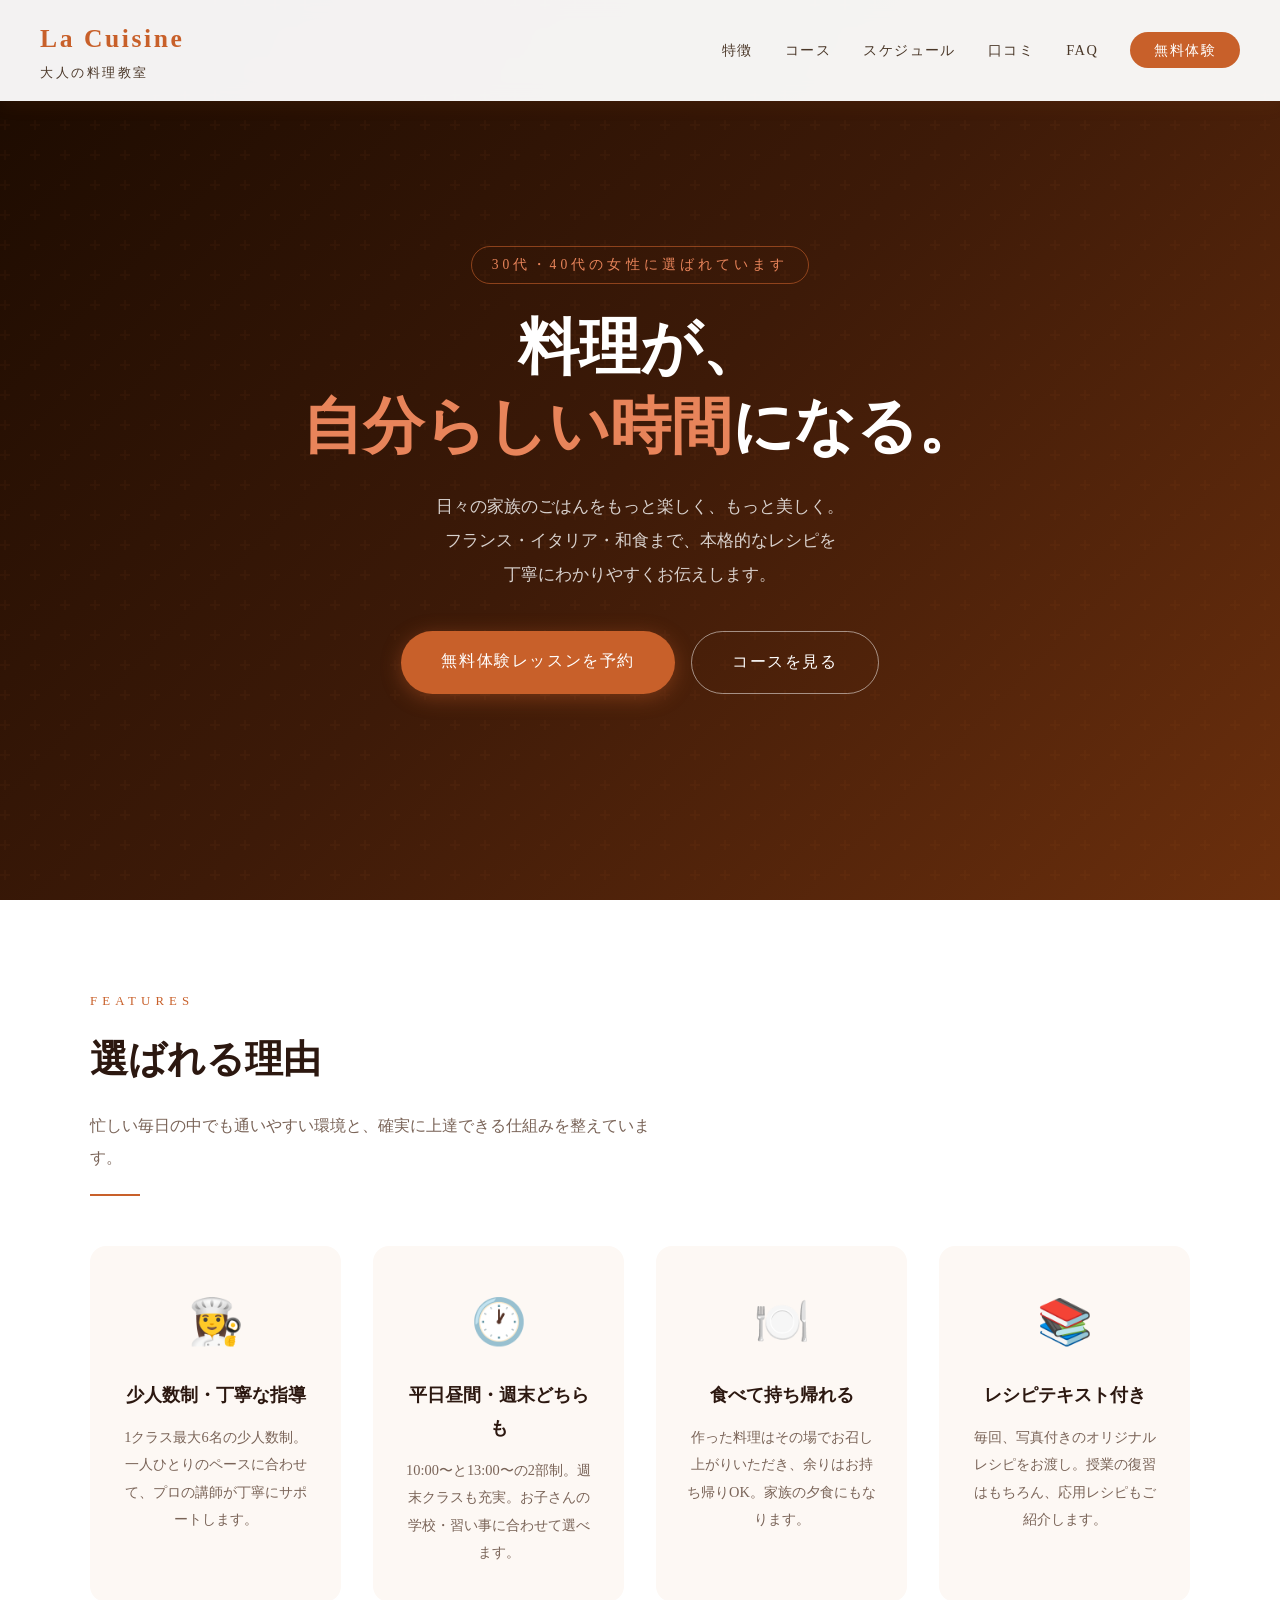
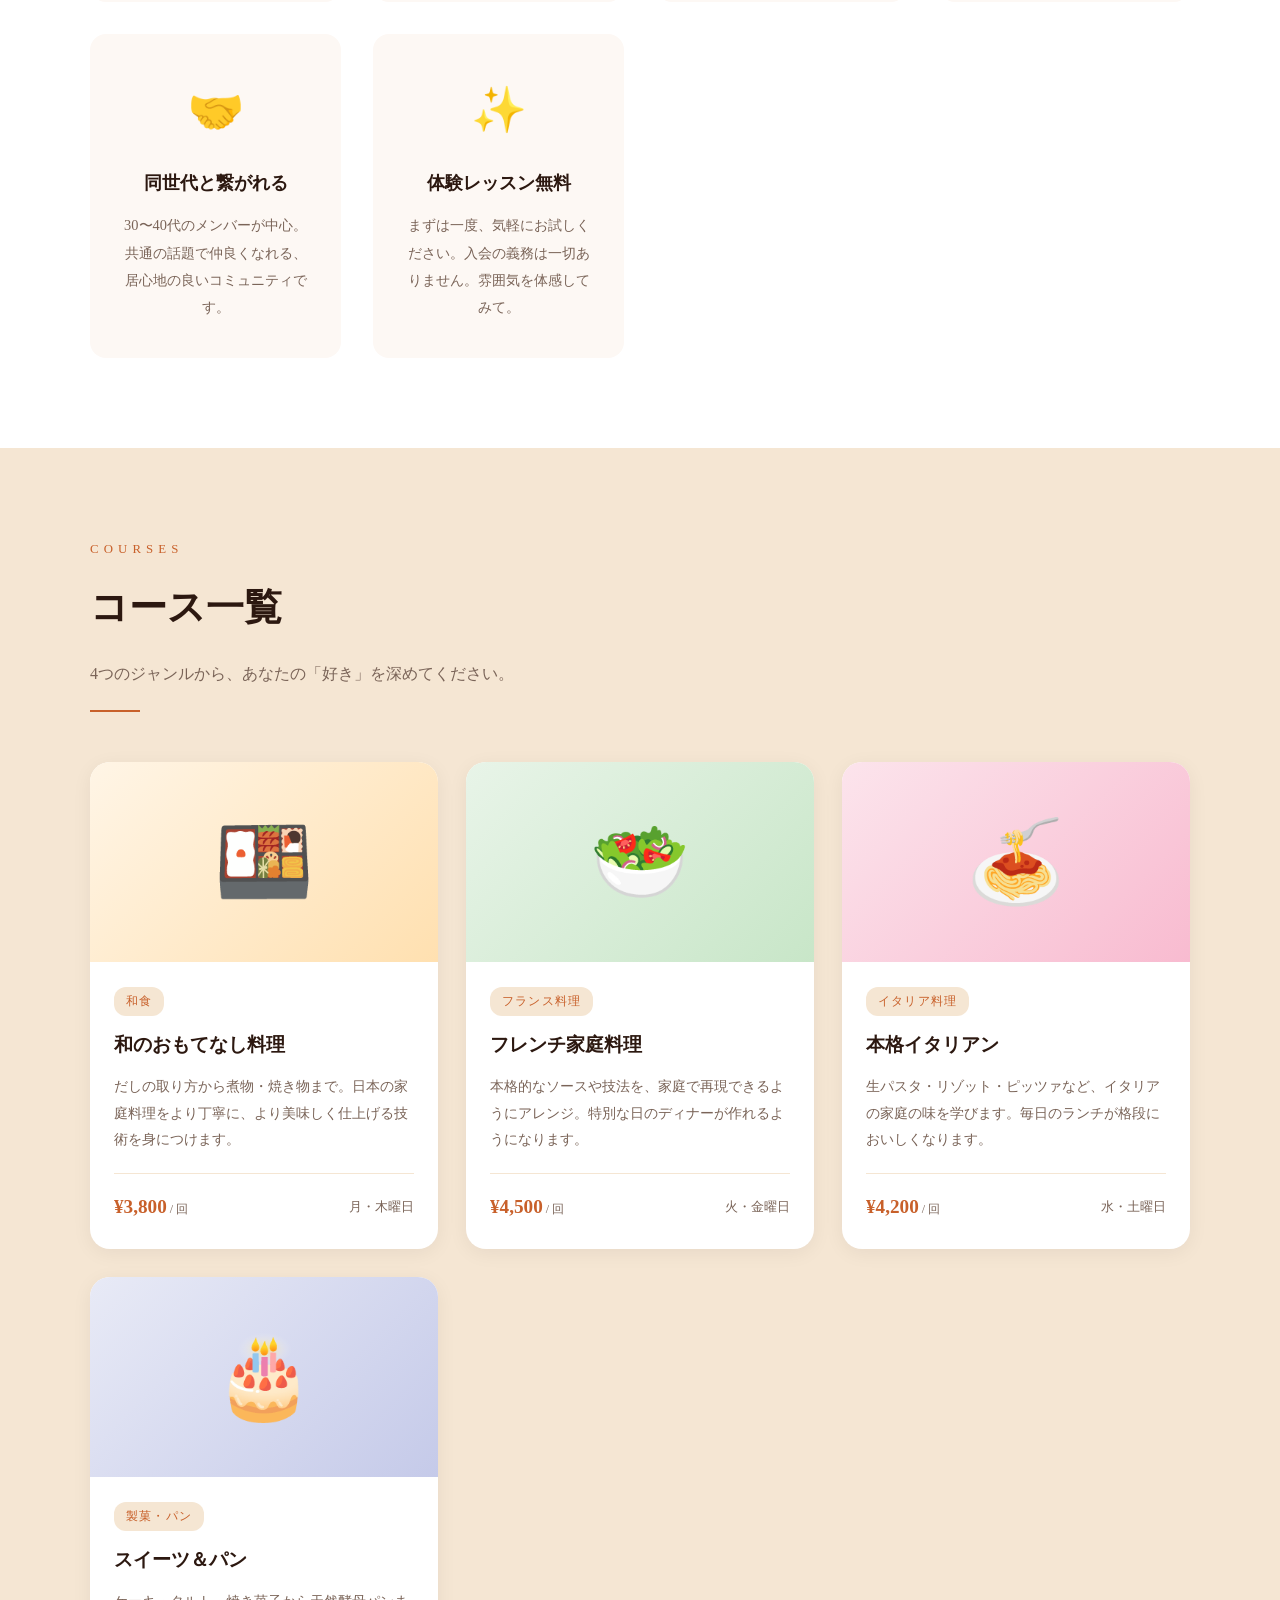
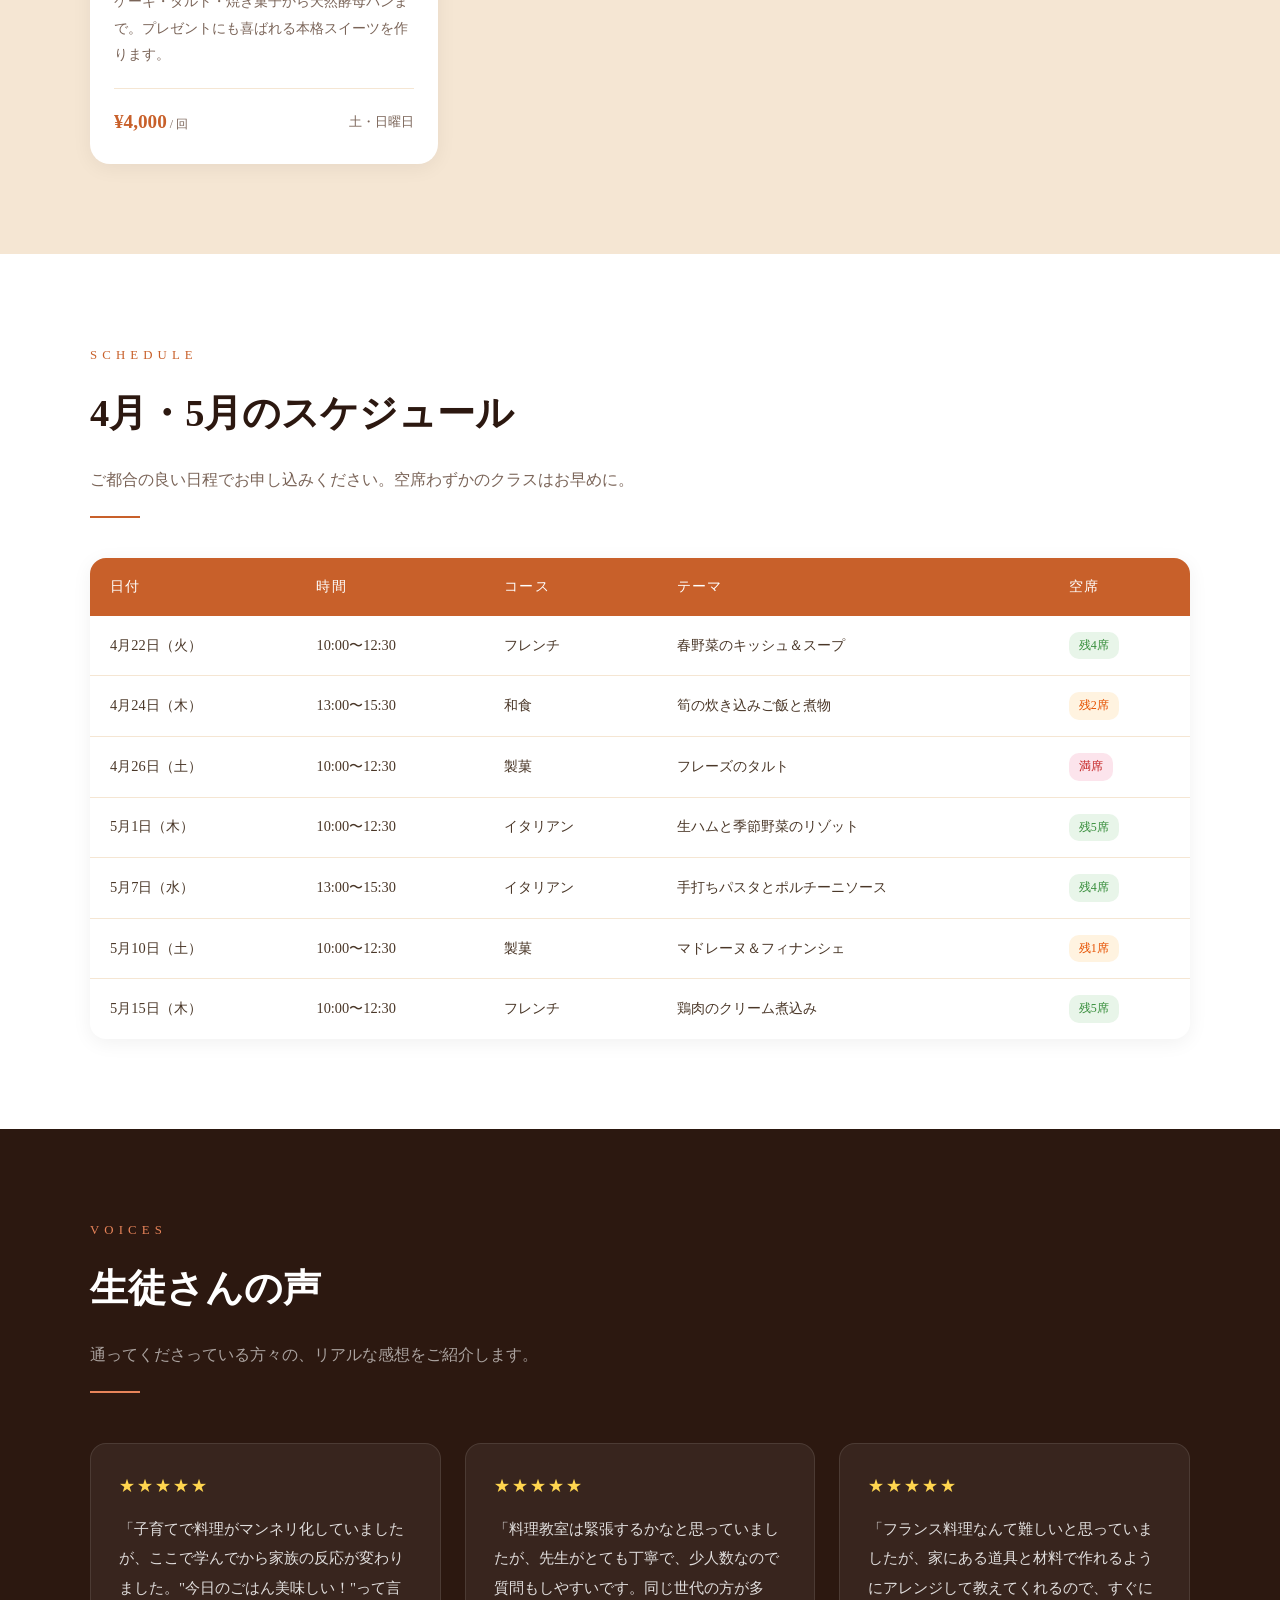
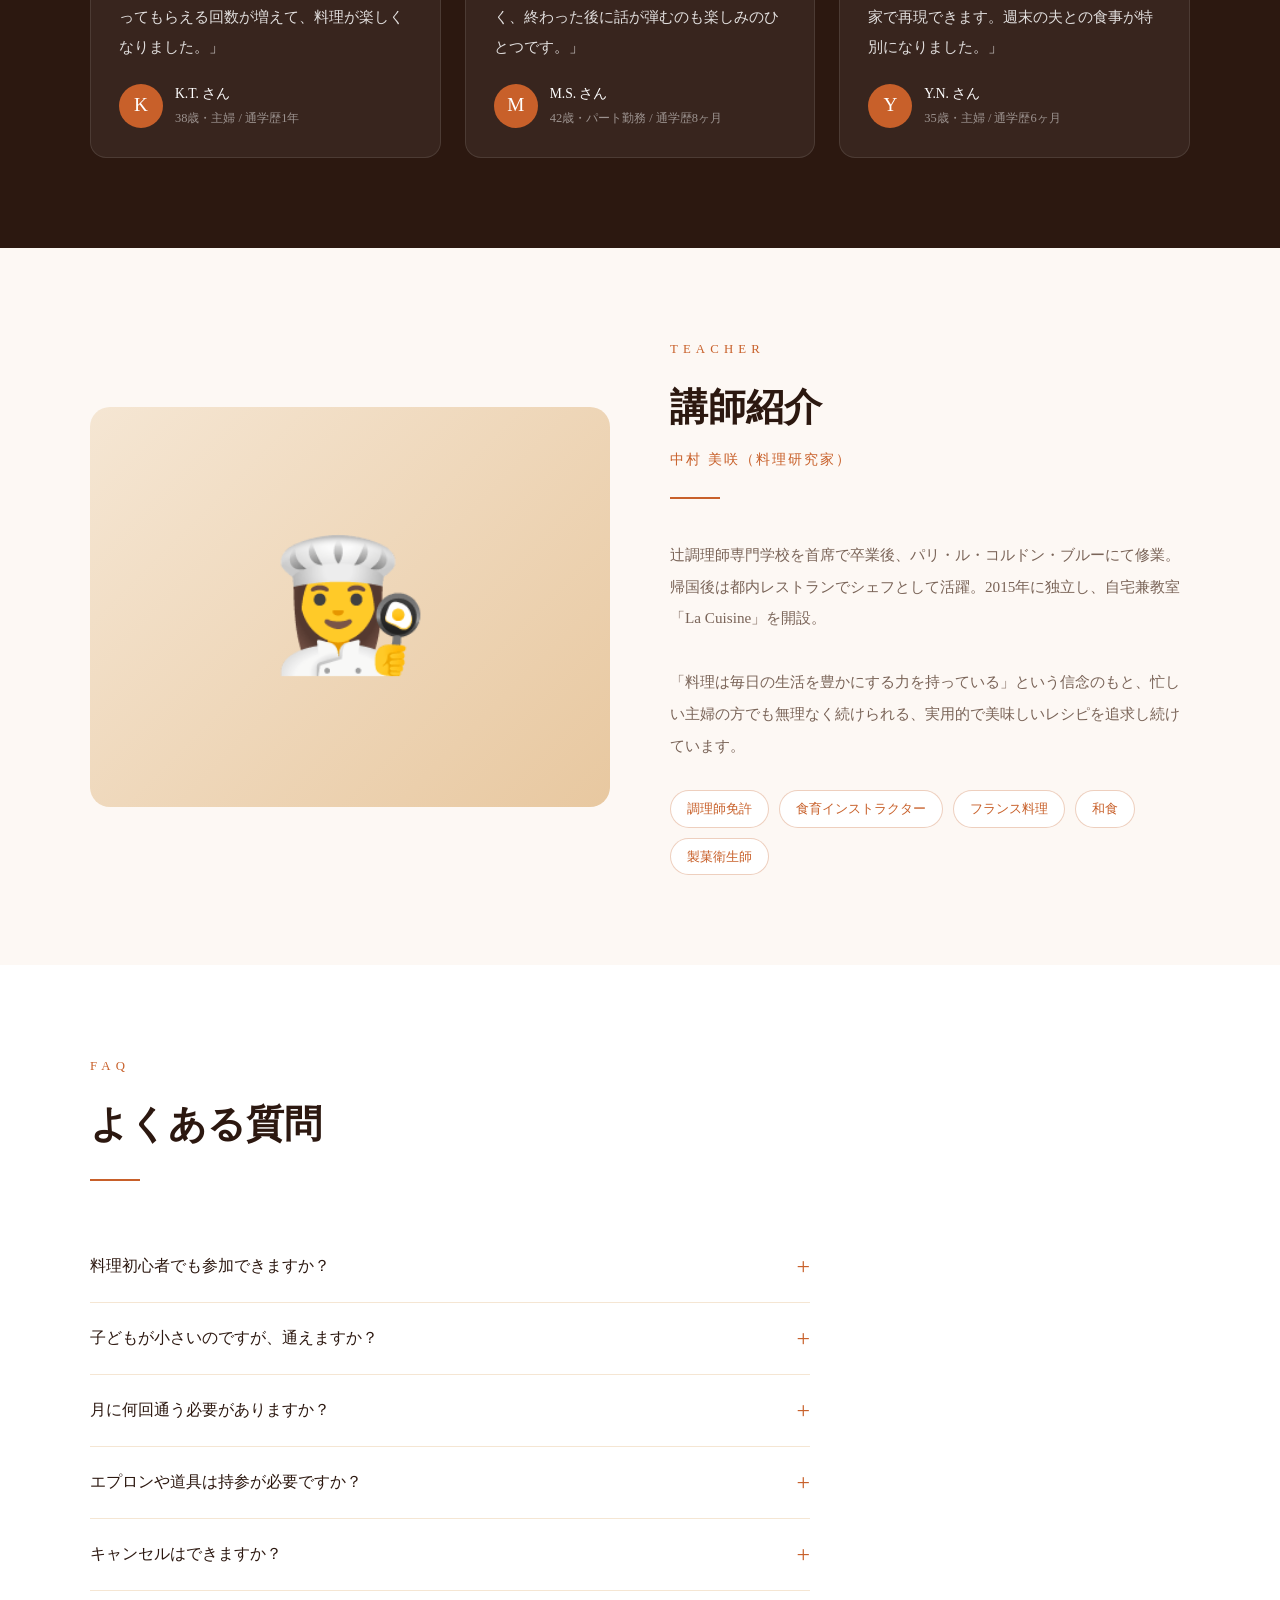
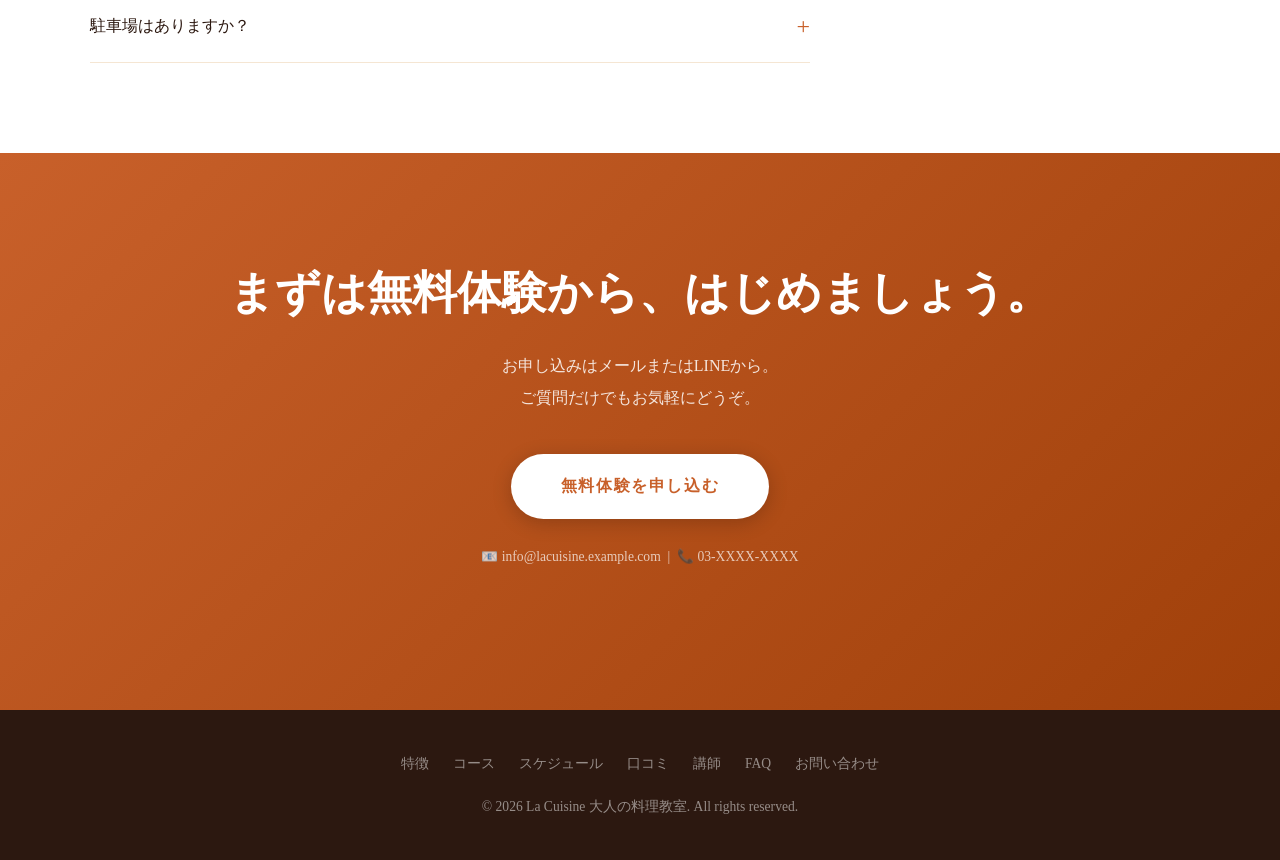
==== index.html @ ad7911b6 "first commit" ====
<!DOCTYPE html>
<html lang="ja">
<head>
  <meta charset="UTF-8">
  <meta name="viewport" content="width=device-width, initial-scale=1.0">
  <title>La Cuisine | 大人の料理教室</title>
  <link rel="stylesheet" href="styles.css">
</head>
<body>

<!-- ナビ -->
<nav>
  <div class="logo">
    La Cuisine
    <span>大人の料理教室</span>
  </div>
  <ul>
    <li><a href="#features">特徴</a></li>
    <li><a href="#courses">コース</a></li>
    <li><a href="#schedule">スケジュール</a></li>
    <li><a href="#voices">口コミ</a></li>
    <li><a href="#faq">FAQ</a></li>
    <li><a href="#contact" class="nav-btn">無料体験</a></li>
  </ul>
</nav>

<!-- ヒーロー -->
<section class="hero">
  <div class="hero-content">
    <span class="hero-badge">30代・40代の女性に選ばれています</span>
    <h1>
      料理が、<br>
      <em>自分らしい時間</em>になる。
    </h1>
    <p>
      日々の家族のごはんをもっと楽しく、もっと美しく。<br>
      フランス・イタリア・和食まで、本格的なレシピを<br>
      丁寧にわかりやすくお伝えします。
    </p>
    <div class="hero-btns">
      <a href="#contact" class="btn-primary">無料体験レッスンを予約</a>
      <a href="#courses" class="btn-outline">コースを見る</a>
    </div>
  </div>
</section>

<!-- 特徴 -->
<section class="features" id="features">
  <div class="container">
    <span class="section-label">Features</span>
    <h2 class="section-title">選ばれる理由</h2>
    <p class="section-desc">忙しい毎日の中でも通いやすい環境と、確実に上達できる仕組みを整えています。</p>
    <div class="divider"></div>
    <div class="features-grid">
      <div class="feature-card">
        <span class="feature-icon">👩‍🍳</span>
        <h3>少人数制・丁寧な指導</h3>
        <p>1クラス最大6名の少人数制。一人ひとりのペースに合わせて、プロの講師が丁寧にサポートします。</p>
      </div>
      <div class="feature-card">
        <span class="feature-icon">🕐</span>
        <h3>平日昼間・週末どちらも</h3>
        <p>10:00〜と13:00〜の2部制。週末クラスも充実。お子さんの学校・習い事に合わせて選べます。</p>
      </div>
      <div class="feature-card">
        <span class="feature-icon">🍽️</span>
        <h3>食べて持ち帰れる</h3>
        <p>作った料理はその場でお召し上がりいただき、余りはお持ち帰りOK。家族の夕食にもなります。</p>
      </div>
      <div class="feature-card">
        <span class="feature-icon">📚</span>
        <h3>レシピテキスト付き</h3>
        <p>毎回、写真付きのオリジナルレシピをお渡し。授業の復習はもちろん、応用レシピもご紹介します。</p>
      </div>
      <div class="feature-card">
        <span class="feature-icon">🤝</span>
        <h3>同世代と繋がれる</h3>
        <p>30〜40代のメンバーが中心。共通の話題で仲良くなれる、居心地の良いコミュニティです。</p>
      </div>
      <div class="feature-card">
        <span class="feature-icon">✨</span>
        <h3>体験レッスン無料</h3>
        <p>まずは一度、気軽にお試しください。入会の義務は一切ありません。雰囲気を体感してみて。</p>
      </div>
    </div>
  </div>
</section>

<!-- コース -->
<section class="courses" id="courses">
  <div class="container">
    <span class="section-label">Courses</span>
    <h2 class="section-title">コース一覧</h2>
    <p class="section-desc">4つのジャンルから、あなたの「好き」を深めてください。</p>
    <div class="divider"></div>
    <div class="courses-grid">
      <div class="course-card">
        <div class="course-img japanese">🍱</div>
        <div class="course-body">
          <span class="course-tag">和食</span>
          <h3>和のおもてなし料理</h3>
          <p>だしの取り方から煮物・焼き物まで。日本の家庭料理をより丁寧に、より美味しく仕上げる技術を身につけます。</p>
          <div class="course-meta">
            <div>
              <div class="course-price">¥3,800<span> / 回</span></div>
            </div>
            <div class="course-schedule">月・木曜日</div>
          </div>
        </div>
      </div>
      <div class="course-card">
        <div class="course-img french">🥗</div>
        <div class="course-body">
          <span class="course-tag">フランス料理</span>
          <h3>フレンチ家庭料理</h3>
          <p>本格的なソースや技法を、家庭で再現できるようにアレンジ。特別な日のディナーが作れるようになります。</p>
          <div class="course-meta">
            <div>
              <div class="course-price">¥4,500<span> / 回</span></div>
            </div>
            <div class="course-schedule">火・金曜日</div>
          </div>
        </div>
      </div>
      <div class="course-card">
        <div class="course-img italian">🍝</div>
        <div class="course-body">
          <span class="course-tag">イタリア料理</span>
          <h3>本格イタリアン</h3>
          <p>生パスタ・リゾット・ピッツァなど、イタリアの家庭の味を学びます。毎日のランチが格段においしくなります。</p>
          <div class="course-meta">
            <div>
              <div class="course-price">¥4,200<span> / 回</span></div>
            </div>
            <div class="course-schedule">水・土曜日</div>
          </div>
        </div>
      </div>
      <div class="course-card">
        <div class="course-img pastry">🎂</div>
        <div class="course-body">
          <span class="course-tag">製菓・パン</span>
          <h3>スイーツ＆パン</h3>
          <p>ケーキ・タルト・焼き菓子から天然酵母パンまで。プレゼントにも喜ばれる本格スイーツを作ります。</p>
          <div class="course-meta">
            <div>
              <div class="course-price">¥4,000<span> / 回</span></div>
            </div>
            <div class="course-schedule">土・日曜日</div>
          </div>
        </div>
      </div>
    </div>
  </div>
</section>

<!-- スケジュール -->
<section class="schedule" id="schedule">
  <div class="container">
    <span class="section-label">Schedule</span>
    <h2 class="section-title">4月・5月のスケジュール</h2>
    <p class="section-desc">ご都合の良い日程でお申し込みください。空席わずかのクラスはお早めに。</p>
    <div class="divider"></div>
    <table class="schedule-table">
      <thead>
        <tr>
          <th>日付</th>
          <th>時間</th>
          <th>コース</th>
          <th>テーマ</th>
          <th>空席</th>
        </tr>
      </thead>
      <tbody>
        <tr>
          <td>4月22日（火）</td>
          <td>10:00〜12:30</td>
          <td>フレンチ</td>
          <td>春野菜のキッシュ＆スープ</td>
          <td><span class="badge badge-available">残4席</span></td>
        </tr>
        <tr>
          <td>4月24日（木）</td>
          <td>13:00〜15:30</td>
          <td>和食</td>
          <td>筍の炊き込みご飯と煮物</td>
          <td><span class="badge badge-few">残2席</span></td>
        </tr>
        <tr>
          <td>4月26日（土）</td>
          <td>10:00〜12:30</td>
          <td>製菓</td>
          <td>フレーズのタルト</td>
          <td><span class="badge badge-full">満席</span></td>
        </tr>
        <tr>
          <td>5月1日（木）</td>
          <td>10:00〜12:30</td>
          <td>イタリアン</td>
          <td>生ハムと季節野菜のリゾット</td>
          <td><span class="badge badge-available">残5席</span></td>
        </tr>
        <tr>
          <td>5月7日（水）</td>
          <td>13:00〜15:30</td>
          <td>イタリアン</td>
          <td>手打ちパスタとポルチーニソース</td>
          <td><span class="badge badge-available">残4席</span></td>
        </tr>
        <tr>
          <td>5月10日（土）</td>
          <td>10:00〜12:30</td>
          <td>製菓</td>
          <td>マドレーヌ＆フィナンシェ</td>
          <td><span class="badge badge-few">残1席</span></td>
        </tr>
        <tr>
          <td>5月15日（木）</td>
          <td>10:00〜12:30</td>
          <td>フレンチ</td>
          <td>鶏肉のクリーム煮込み</td>
          <td><span class="badge badge-available">残5席</span></td>
        </tr>
      </tbody>
    </table>
  </div>
</section>

<!-- 生徒の声 -->
<section class="voices" id="voices">
  <div class="container">
    <span class="section-label">Voices</span>
    <h2 class="section-title">生徒さんの声</h2>
    <p class="section-desc">通ってくださっている方々の、リアルな感想をご紹介します。</p>
    <div class="divider"></div>
    <div class="voices-grid">
      <div class="voice-card">
        <div class="voice-stars">★★★★★</div>
        <p class="voice-text">「子育てで料理がマンネリ化していましたが、ここで学んでから家族の反応が変わりました。"今日のごはん美味しい！"って言ってもらえる回数が増えて、料理が楽しくなりました。」</p>
        <div class="voice-author">
          <div class="voice-avatar">K</div>
          <div>
            <div class="voice-name">K.T. さん</div>
            <div class="voice-age">38歳・主婦 / 通学歴1年</div>
          </div>
        </div>
      </div>
      <div class="voice-card">
        <div class="voice-stars">★★★★★</div>
        <p class="voice-text">「料理教室は緊張するかなと思っていましたが、先生がとても丁寧で、少人数なので質問もしやすいです。同じ世代の方が多く、終わった後に話が弾むのも楽しみのひとつです。」</p>
        <div class="voice-author">
          <div class="voice-avatar">M</div>
          <div>
            <div class="voice-name">M.S. さん</div>
            <div class="voice-age">42歳・パート勤務 / 通学歴8ヶ月</div>
          </div>
        </div>
      </div>
      <div class="voice-card">
        <div class="voice-stars">★★★★★</div>
        <p class="voice-text">「フランス料理なんて難しいと思っていましたが、家にある道具と材料で作れるようにアレンジして教えてくれるので、すぐに家で再現できます。週末の夫との食事が特別になりました。」</p>
        <div class="voice-author">
          <div class="voice-avatar">Y</div>
          <div>
            <div class="voice-name">Y.N. さん</div>
            <div class="voice-age">35歳・主婦 / 通学歴6ヶ月</div>
          </div>
        </div>
      </div>
    </div>
  </div>
</section>

<!-- 講師紹介 -->
<section class="teacher" id="teacher">
  <div class="container">
    <div class="teacher-inner">
      <div class="teacher-img-wrap">👩‍🍳</div>
      <div>
        <span class="section-label">Teacher</span>
        <h2 class="section-title">講師紹介</h2>
        <p class="teacher-title">中村 美咲（料理研究家）</p>
        <div class="divider"></div>
        <p class="teacher-desc">
          辻調理師専門学校を首席で卒業後、パリ・ル・コルドン・ブルーにて修業。帰国後は都内レストランでシェフとして活躍。2015年に独立し、自宅兼教室「La Cuisine」を開設。<br><br>
          「料理は毎日の生活を豊かにする力を持っている」という信念のもと、忙しい主婦の方でも無理なく続けられる、実用的で美味しいレシピを追求し続けています。
        </p>
        <div class="teacher-tags">
          <span class="tag">調理師免許</span>
          <span class="tag">食育インストラクター</span>
          <span class="tag">フランス料理</span>
          <span class="tag">和食</span>
          <span class="tag">製菓衛生師</span>
        </div>
      </div>
    </div>
  </div>
</section>

<!-- FAQ -->
<section class="faq" id="faq">
  <div class="container">
    <span class="section-label">FAQ</span>
    <h2 class="section-title">よくある質問</h2>
    <div class="divider"></div>
    <div class="faq-list">
      <div class="faq-item">
        <button class="faq-q">料理初心者でも参加できますか？</button>
        <div class="faq-a">もちろんです。初心者の方を大歓迎しています。包丁の持ち方や基本の切り方など、基礎からていねいにお教えします。お気軽にご参加ください。</div>
      </div>
      <div class="faq-item">
        <button class="faq-q">子どもが小さいのですが、通えますか？</button>
        <div class="faq-a">はい、通っていただけます。平日10〜12時のクラスはお子さんが学校・幼稚園に行っている間に通われている方が多いです。まずは無料体験でご状況をお聞かせください。</div>
      </div>
      <div class="faq-item">
        <button class="faq-q">月に何回通う必要がありますか？</button>
        <div class="faq-a">回数に決まりはありません。月1回から通われている方もいれば、週2回の方もいます。ご自身のペースで無理なく続けてください。チケット制なので、都度ご都合のよい日をお選びいただけます。</div>
      </div>
      <div class="faq-item">
        <button class="faq-q">エプロンや道具は持参が必要ですか？</button>
        <div class="faq-a">エプロンのみご持参ください。道具・材料・調味料はすべて教室でご用意しています。手ぶらで来ていただいて大丈夫です。</div>
      </div>
      <div class="faq-item">
        <button class="faq-q">キャンセルはできますか？</button>
        <div class="faq-a">開催3日前までのキャンセルは全額返金いたします。2日前〜前日は50%、当日キャンセルは返金できかねますが、別日への振り替えが可能です。</div>
      </div>
      <div class="faq-item">
        <button class="faq-q">駐車場はありますか？</button>
        <div class="faq-a">教室専用の駐車スペースを2台分ご用意しています。ご予約の際にお申し付けください。最寄り駅（○○駅）から徒歩5分です。</div>
      </div>
    </div>
  </div>
</section>

<!-- CTA -->
<section class="cta" id="contact">
  <div class="container">
    <h2>まずは無料体験から、はじめましょう。</h2>
    <p>
      お申し込みはメールまたはLINEから。<br>
      ご質問だけでもお気軽にどうぞ。
    </p>
    <a href="mailto:info@lacuisine.example.com" class="btn-white">無料体験を申し込む</a>
    <p style="margin-top:24px; font-size:0.85rem; color:rgba(255,255,255,0.7);">
      📧 info@lacuisine.example.com &nbsp;|&nbsp; 📞 03-XXXX-XXXX
    </p>
  </div>
</section>

<!-- フッター -->
<footer>
  <div class="footer-links">
    <a href="#features">特徴</a>
    <a href="#courses">コース</a>
    <a href="#schedule">スケジュール</a>
    <a href="#voices">口コミ</a>
    <a href="#teacher">講師</a>
    <a href="#faq">FAQ</a>
    <a href="#contact">お問い合わせ</a>
  </div>
  <p>© 2026 La Cuisine 大人の料理教室. All rights reserved.</p>
</footer>

<script src="script.js"></script>
</body>
</html>
---- styles.css ----
* { margin: 0; padding: 0; box-sizing: border-box; }

:root {
  --primary: #c8602a;
  --primary-light: #e8845a;
  --accent: #f5e6d3;
  --dark: #2c1810;
  --text: #4a3728;
  --light: #fdf8f4;
  --white: #ffffff;
}

body {
  font-family: 'Hiragino Mincho ProN', 'Yu Mincho', serif;
  color: var(--text);
  background: var(--light);
  line-height: 1.8;
}

/* ナビ */
nav {
  position: fixed;
  top: 0;
  width: 100%;
  background: rgba(255,255,255,0.95);
  backdrop-filter: blur(10px);
  padding: 16px 40px;
  display: flex;
  justify-content: space-between;
  align-items: center;
  z-index: 1000;
  box-shadow: 0 1px 20px rgba(200,96,42,0.1);
}

.logo {
  font-size: 1.6rem;
  font-weight: bold;
  color: var(--primary);
  letter-spacing: 0.1em;
}

.logo span {
  font-size: 0.8rem;
  display: block;
  color: var(--text);
  letter-spacing: 0.2em;
  font-weight: normal;
}

nav ul {
  list-style: none;
  display: flex;
  gap: 32px;
}

nav ul a {
  text-decoration: none;
  color: var(--text);
  font-size: 0.9rem;
  letter-spacing: 0.1em;
  transition: color 0.3s;
}

nav ul a:hover { color: var(--primary); }

.nav-btn {
  background: var(--primary);
  color: white !important;
  padding: 10px 24px;
  border-radius: 30px;
  transition: background 0.3s !important;
}

.nav-btn:hover { background: var(--primary-light) !important; color: white !important; }

/* ヒーロー */
.hero {
  min-height: 100vh;
  background: linear-gradient(135deg, #1a0a00 0%, #3d1a08 50%, #6b2f0d 100%);
  display: flex;
  align-items: center;
  justify-content: center;
  text-align: center;
  padding: 100px 20px 60px;
  position: relative;
  overflow: hidden;
}

.hero::before {
  content: '';
  position: absolute;
  inset: 0;
  background: url("data:image/svg+xml,%3Csvg width='60' height='60' viewBox='0 0 60 60' xmlns='http://www.w3.org/2000/svg'%3E%3Cg fill='none' fill-rule='evenodd'%3E%3Cg fill='%23c8602a' fill-opacity='0.05'%3E%3Cpath d='M36 34v-4h-2v4h-4v2h4v4h2v-4h4v-2h-4zm0-30V0h-2v4h-4v2h4v4h2V6h4V4h-4zM6 34v-4H4v4H0v2h4v4h2v-4h4v-2H6zM6 4V0H4v4H0v2h4v4h2V6h4V4H6z'/%3E%3C/g%3E%3C/g%3E%3C/svg%3E");
}

.hero-content {
  position: relative;
  z-index: 1;
  max-width: 700px;
}

.hero-badge {
  display: inline-block;
  border: 1px solid rgba(200,96,42,0.6);
  color: var(--primary-light);
  padding: 6px 20px;
  border-radius: 20px;
  font-size: 0.85rem;
  letter-spacing: 0.3em;
  margin-bottom: 24px;
}

.hero h1 {
  font-size: clamp(2.2rem, 5vw, 3.8rem);
  color: white;
  line-height: 1.3;
  margin-bottom: 24px;
  font-weight: bold;
}

.hero h1 em {
  color: var(--primary-light);
  font-style: normal;
}

.hero p {
  font-size: 1.05rem;
  color: rgba(255,255,255,0.8);
  margin-bottom: 40px;
  line-height: 2;
}

.hero-btns {
  display: flex;
  gap: 16px;
  justify-content: center;
  flex-wrap: wrap;
}

.btn-primary {
  background: var(--primary);
  color: white;
  padding: 16px 40px;
  border-radius: 40px;
  text-decoration: none;
  font-size: 1rem;
  letter-spacing: 0.1em;
  transition: all 0.3s;
  box-shadow: 0 4px 20px rgba(200,96,42,0.4);
}

.btn-primary:hover {
  background: var(--primary-light);
  transform: translateY(-2px);
  box-shadow: 0 8px 30px rgba(200,96,42,0.5);
}

.btn-outline {
  border: 1px solid rgba(255,255,255,0.5);
  color: white;
  padding: 16px 40px;
  border-radius: 40px;
  text-decoration: none;
  font-size: 1rem;
  letter-spacing: 0.1em;
  transition: all 0.3s;
}

.btn-outline:hover {
  background: rgba(255,255,255,0.1);
  border-color: white;
}

/* セクション共通 */
section {
  padding: 90px 20px;
}

.container {
  max-width: 1100px;
  margin: 0 auto;
}

.section-label {
  font-size: 0.8rem;
  letter-spacing: 0.4em;
  color: var(--primary);
  text-transform: uppercase;
  display: block;
  margin-bottom: 12px;
}

.section-title {
  font-size: clamp(1.6rem, 3vw, 2.4rem);
  color: var(--dark);
  margin-bottom: 16px;
}

.section-desc {
  font-size: 1rem;
  color: #7a6458;
  max-width: 560px;
  line-height: 2;
}

.divider {
  width: 50px;
  height: 2px;
  background: var(--primary);
  margin: 20px 0 40px;
}

/* 特徴 */
.features {
  background: white;
}

.features-grid {
  display: grid;
  grid-template-columns: repeat(auto-fit, minmax(240px, 1fr));
  gap: 32px;
  margin-top: 50px;
}

.feature-card {
  background: var(--light);
  border-radius: 16px;
  padding: 36px 28px;
  text-align: center;
  transition: transform 0.3s, box-shadow 0.3s;
}

.feature-card:hover {
  transform: translateY(-6px);
  box-shadow: 0 12px 40px rgba(200,96,42,0.12);
}

.feature-icon {
  font-size: 2.8rem;
  margin-bottom: 16px;
  display: block;
}

.feature-card h3 {
  font-size: 1.15rem;
  color: var(--dark);
  margin-bottom: 12px;
}

.feature-card p {
  font-size: 0.9rem;
  color: #7a6458;
  line-height: 1.9;
}

/* コース */
.courses {
  background: var(--accent);
}

.courses-grid {
  display: grid;
  grid-template-columns: repeat(auto-fit, minmax(300px, 1fr));
  gap: 28px;
  margin-top: 50px;
}

.course-card {
  background: white;
  border-radius: 20px;
  overflow: hidden;
  box-shadow: 0 4px 20px rgba(0,0,0,0.06);
  transition: transform 0.3s, box-shadow 0.3s;
}

.course-card:hover {
  transform: translateY(-6px);
  box-shadow: 0 16px 40px rgba(200,96,42,0.15);
}

.course-img {
  height: 200px;
  display: flex;
  align-items: center;
  justify-content: center;
  font-size: 5rem;
}

.course-img.japanese { background: linear-gradient(135deg, #fff5e6, #ffe0b0); }
.course-img.french   { background: linear-gradient(135deg, #e8f4e8, #c8e6c8); }
.course-img.italian  { background: linear-gradient(135deg, #fce4ec, #f8bbd0); }
.course-img.pastry   { background: linear-gradient(135deg, #e8eaf6, #c5cae9); }

.course-body {
  padding: 24px;
}

.course-tag {
  font-size: 0.75rem;
  background: var(--accent);
  color: var(--primary);
  padding: 4px 12px;
  border-radius: 12px;
  display: inline-block;
  margin-bottom: 12px;
  letter-spacing: 0.1em;
}

.course-body h3 {
  font-size: 1.2rem;
  color: var(--dark);
  margin-bottom: 10px;
}

.course-body p {
  font-size: 0.88rem;
  color: #7a6458;
  line-height: 1.9;
  margin-bottom: 20px;
}

.course-meta {
  display: flex;
  justify-content: space-between;
  align-items: center;
  border-top: 1px solid var(--accent);
  padding-top: 16px;
}

.course-price {
  font-size: 1.2rem;
  font-weight: bold;
  color: var(--primary);
}

.course-price span {
  font-size: 0.75rem;
  color: #7a6458;
  font-weight: normal;
}

.course-schedule {
  font-size: 0.8rem;
  color: #7a6458;
}

/* スケジュール */
.schedule {
  background: white;
}

.schedule-table {
  width: 100%;
  border-collapse: collapse;
  margin-top: 40px;
  background: white;
  border-radius: 16px;
  overflow: hidden;
  box-shadow: 0 4px 20px rgba(0,0,0,0.06);
}

.schedule-table th {
  background: var(--primary);
  color: white;
  padding: 16px 20px;
  text-align: left;
  font-weight: normal;
  font-size: 0.9rem;
  letter-spacing: 0.1em;
}

.schedule-table td {
  padding: 16px 20px;
  border-bottom: 1px solid var(--accent);
  font-size: 0.9rem;
}

.schedule-table tr:last-child td { border-bottom: none; }

.schedule-table tr:hover td { background: var(--accent); }

.badge {
  display: inline-block;
  padding: 3px 10px;
  border-radius: 10px;
  font-size: 0.75rem;
}

.badge-available { background: #e8f5e9; color: #388e3c; }
.badge-few       { background: #fff3e0; color: #e65100; }
.badge-full      { background: #fce4ec; color: #c62828; }

/* 声 */
.voices {
  background: var(--dark);
}

.voices .section-label { color: var(--primary-light); }
.voices .section-title { color: white; }
.voices .section-desc  { color: rgba(255,255,255,0.6); }
.voices .divider       { background: var(--primary-light); }

.voices-grid {
  display: grid;
  grid-template-columns: repeat(auto-fit, minmax(280px, 1fr));
  gap: 24px;
  margin-top: 50px;
}

.voice-card {
  background: rgba(255,255,255,0.06);
  border: 1px solid rgba(255,255,255,0.1);
  border-radius: 16px;
  padding: 28px;
}

.voice-stars {
  color: #ffd54f;
  font-size: 1rem;
  margin-bottom: 14px;
  letter-spacing: 2px;
}

.voice-text {
  color: rgba(255,255,255,0.85);
  font-size: 0.92rem;
  line-height: 2;
  margin-bottom: 20px;
}

.voice-author {
  display: flex;
  align-items: center;
  gap: 12px;
}

.voice-avatar {
  width: 44px;
  height: 44px;
  border-radius: 50%;
  background: var(--primary);
  display: flex;
  align-items: center;
  justify-content: center;
  color: white;
  font-size: 1.2rem;
}

.voice-name {
  font-size: 0.85rem;
  color: white;
}

.voice-age {
  font-size: 0.78rem;
  color: rgba(255,255,255,0.5);
}

/* 講師 */
.teacher {
  background: var(--light);
}

.teacher-inner {
  display: grid;
  grid-template-columns: 1fr 1fr;
  gap: 60px;
  align-items: center;
}

.teacher-img-wrap {
  background: linear-gradient(135deg, var(--accent), #e8c8a0);
  border-radius: 20px;
  height: 400px;
  display: flex;
  align-items: center;
  justify-content: center;
  font-size: 8rem;
}

.teacher h2 { margin-bottom: 6px; }

.teacher-title {
  font-size: 0.85rem;
  color: var(--primary);
  letter-spacing: 0.15em;
  margin-bottom: 24px;
}

.teacher-desc {
  font-size: 0.95rem;
  color: #7a6458;
  line-height: 2.1;
  margin-bottom: 28px;
}

.teacher-tags {
  display: flex;
  flex-wrap: wrap;
  gap: 10px;
}

.tag {
  background: white;
  border: 1px solid rgba(200,96,42,0.3);
  color: var(--primary);
  padding: 6px 16px;
  border-radius: 20px;
  font-size: 0.82rem;
}

/* FAQ */
.faq {
  background: white;
}

.faq-list {
  margin-top: 50px;
  max-width: 720px;
}

.faq-item {
  border-bottom: 1px solid var(--accent);
}

.faq-q {
  width: 100%;
  background: none;
  border: none;
  text-align: left;
  padding: 22px 0;
  font-size: 1rem;
  color: var(--dark);
  cursor: pointer;
  display: flex;
  justify-content: space-between;
  align-items: center;
  font-family: inherit;
}

.faq-q::after {
  content: '+';
  font-size: 1.5rem;
  color: var(--primary);
  transition: transform 0.3s;
  flex-shrink: 0;
}

.faq-item.open .faq-q::after { transform: rotate(45deg); }

.faq-a {
  display: none;
  padding: 0 0 20px;
  font-size: 0.92rem;
  color: #7a6458;
  line-height: 2;
}

.faq-item.open .faq-a { display: block; }

/* CTA */
.cta {
  background: linear-gradient(135deg, var(--primary) 0%, #a0400a 100%);
  text-align: center;
  padding: 100px 20px;
}

.cta h2 {
  font-size: clamp(1.8rem, 3.5vw, 2.8rem);
  color: white;
  margin-bottom: 16px;
}

.cta p {
  color: rgba(255,255,255,0.85);
  font-size: 1rem;
  margin-bottom: 40px;
  line-height: 2;
}

.cta .btn-white {
  background: white;
  color: var(--primary);
  padding: 18px 50px;
  border-radius: 40px;
  text-decoration: none;
  font-size: 1rem;
  font-weight: bold;
  letter-spacing: 0.1em;
  display: inline-block;
  transition: all 0.3s;
  box-shadow: 0 4px 20px rgba(0,0,0,0.2);
}

.cta .btn-white:hover {
  transform: translateY(-3px);
  box-shadow: 0 8px 30px rgba(0,0,0,0.25);
}

/* フッター */
footer {
  background: var(--dark);
  color: rgba(255,255,255,0.5);
  text-align: center;
  padding: 40px 20px;
  font-size: 0.85rem;
  line-height: 2;
}

footer a { color: rgba(255,255,255,0.5); text-decoration: none; }
footer a:hover { color: var(--primary-light); }

.footer-links {
  display: flex;
  gap: 24px;
  justify-content: center;
  margin-bottom: 16px;
  flex-wrap: wrap;
}

/* レスポンシブ */
@media (max-width: 768px) {
  nav ul { display: none; }
  .hero h1 { font-size: 2rem; }
  section { padding: 60px 20px; }
  .schedule-table { font-size: 0.82rem; }
  .schedule-table th, .schedule-table td { padding: 12px; }
  .teacher-inner { grid-template-columns: 1fr; }
}
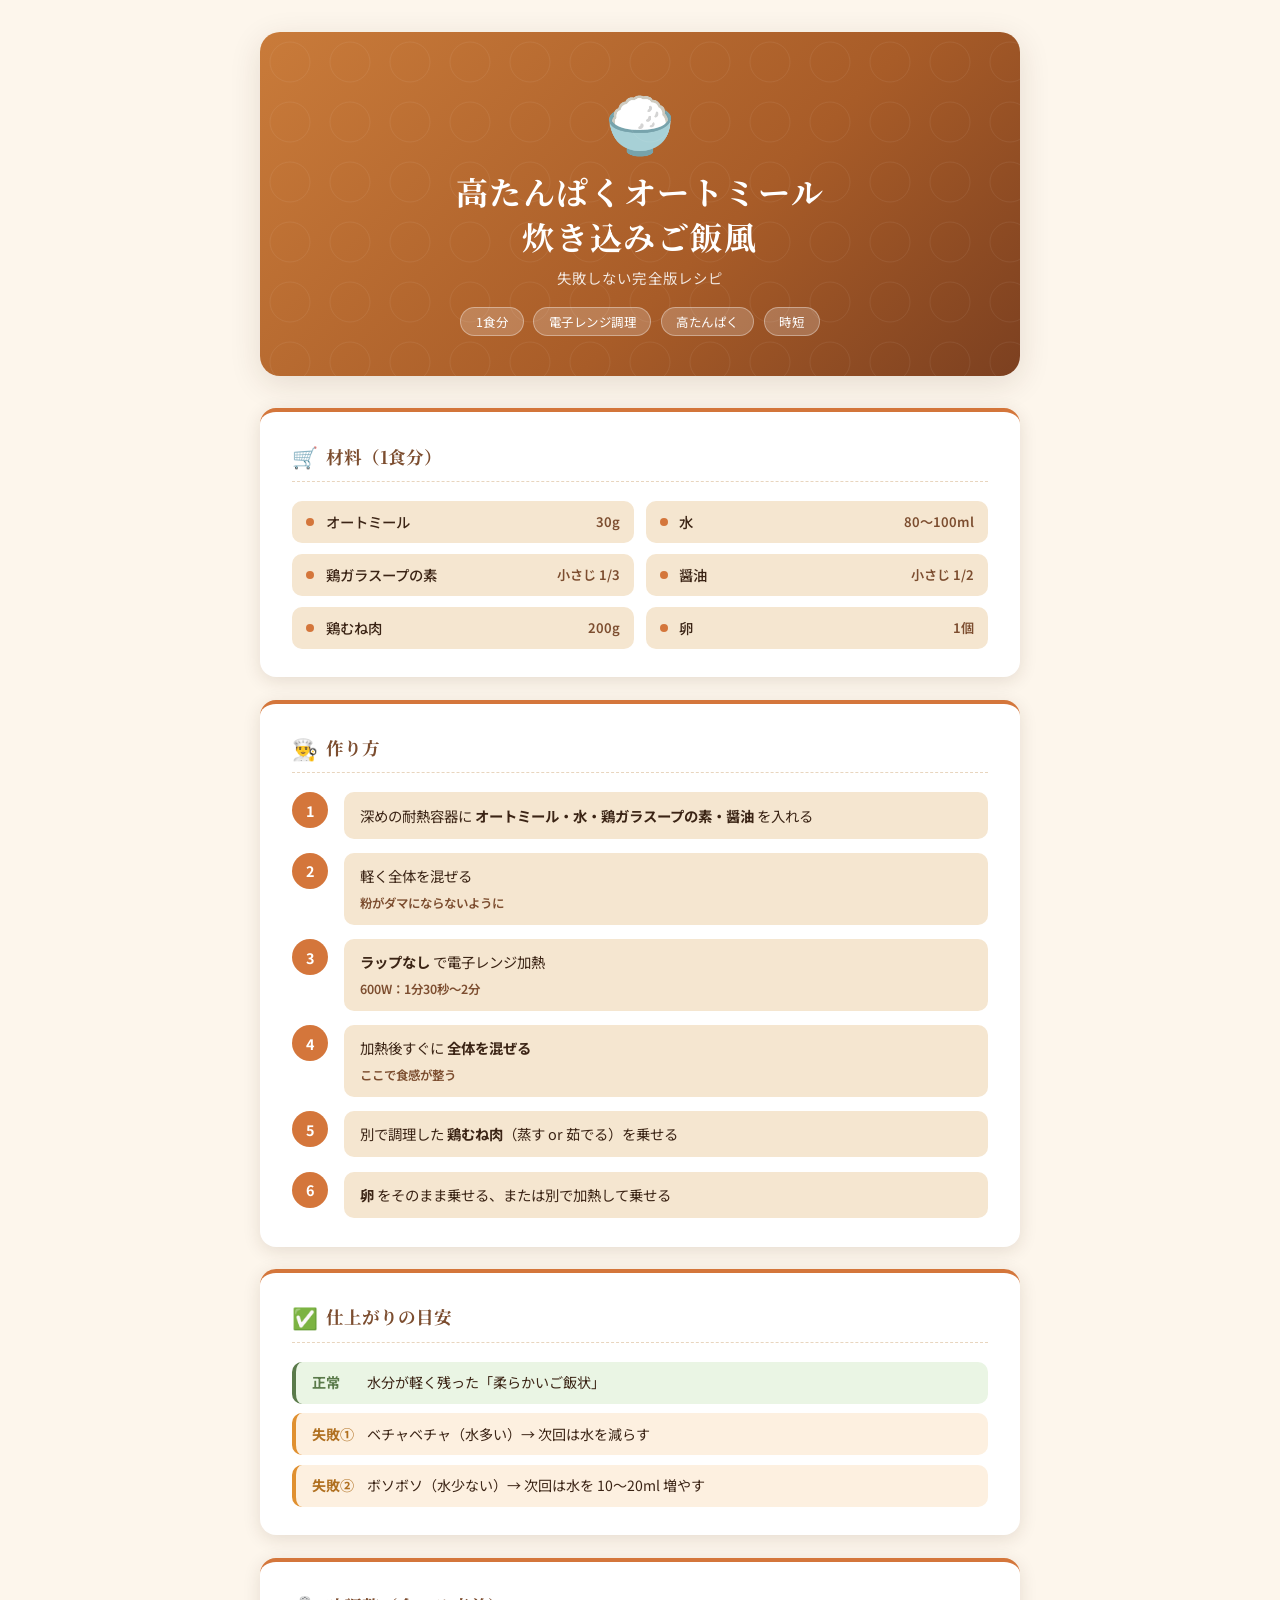
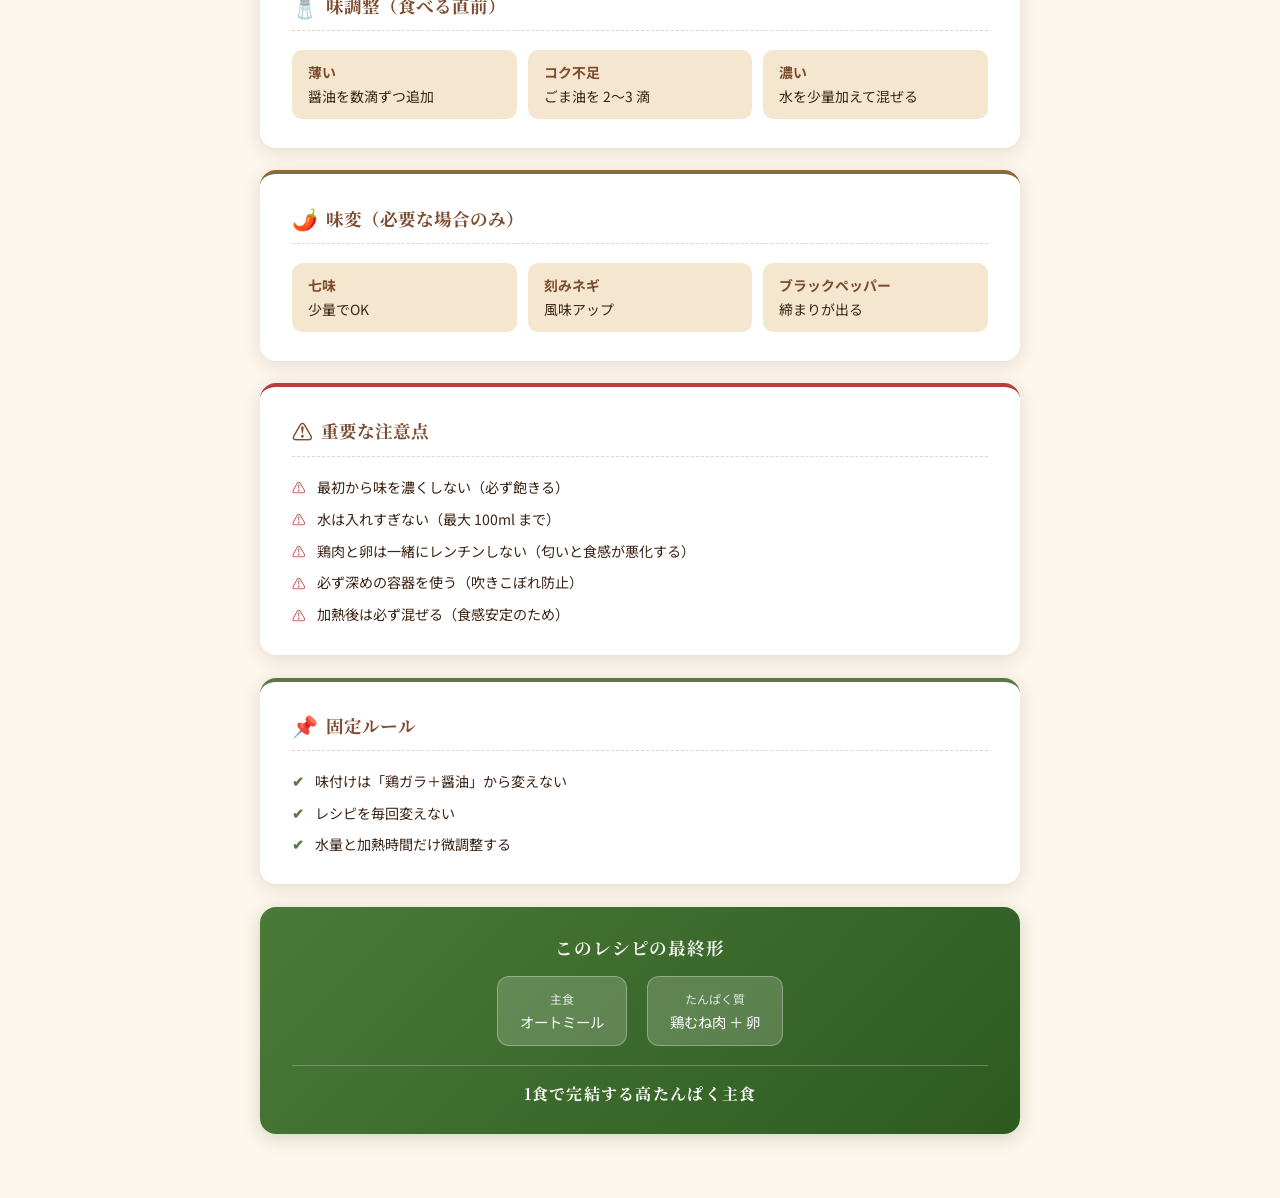
==== commit ab3dd6f7: "update" ====
--- a/index.html
+++ b/index.html
@@ -3,364 +3,427 @@
 <head>
   <meta charset="UTF-8">
   <meta name="viewport" content="width=device-width, initial-scale=1.0">
-  <title>La Cuisine | 大人の料理教室</title>
-  <link rel="stylesheet" href="styles.css">
+  <title>高たんぱくオートミール 炊き込みご飯風 作る</title>
+  <style>
+    @import url('https://fonts.googleapis.com/css2?family=Noto+Serif+JP:wght@400;600;700&family=Noto+Sans+JP:wght@400;500&display=swap');
+
+    *, *::before, *::after { box-sizing: border-box; margin: 0; padding: 0; }
+
+    :root {
+      --cream:   #fdf6ec;
+      --warm:    #f5e6d0;
+      --brown:   #7c4d2f;
+      --dark:    #3b2415;
+      --orange:  #d4763b;
+      --green:   #5a7a4a;
+      --red:     #b54040;
+      --shadow:  rgba(60, 30, 10, 0.12);
+    }
+
+    body {
+      background: var(--cream);
+      font-family: 'Noto Sans JP', sans-serif;
+      color: var(--dark);
+      min-height: 100vh;
+      padding: 2rem 1rem 4rem;
+    }
+
+    .page {
+      max-width: 760px;
+      margin: 0 auto;
+    }
+
+    /* ── ヘッダー ── */
+    header {
+      text-align: center;
+      padding: 3rem 2rem 2.5rem;
+      background: linear-gradient(135deg, #c97b3a 0%, #a85c28 60%, #7c4020 100%);
+      border-radius: 20px;
+      color: #fff;
+      position: relative;
+      overflow: hidden;
+      margin-bottom: 2rem;
+      box-shadow: 0 8px 32px var(--shadow);
+    }
+    header::before {
+      content: '';
+      position: absolute;
+      inset: 0;
+      background: url("data:image/svg+xml,%3Csvg xmlns='http://www.w3.org/2000/svg' width='60' height='60'%3E%3Ccircle cx='30' cy='30' r='20' fill='none' stroke='rgba(255,255,255,0.06)' stroke-width='1'/%3E%3C/svg%3E") repeat;
+    }
+    .header-icon { font-size: 3.5rem; margin-bottom: 0.5rem; }
+    header h1 {
+      font-family: 'Noto Serif JP', serif;
+      font-size: clamp(1.4rem, 4vw, 2rem);
+      font-weight: 700;
+      letter-spacing: 0.05em;
+      line-height: 1.4;
+    }
+    header .subtitle {
+      margin-top: 0.5rem;
+      font-size: 0.9rem;
+      opacity: 0.85;
+      letter-spacing: 0.08em;
+    }
+    .badge-row {
+      display: flex;
+      justify-content: center;
+      gap: 0.6rem;
+      margin-top: 1.2rem;
+      flex-wrap: wrap;
+    }
+    .badge {
+      background: rgba(255,255,255,0.2);
+      border: 1px solid rgba(255,255,255,0.35);
+      border-radius: 50px;
+      padding: 0.3rem 0.9rem;
+      font-size: 0.78rem;
+      letter-spacing: 0.04em;
+    }
+
+    /* ── カード共通 ── */
+    .card {
+      background: #fff;
+      border-radius: 16px;
+      padding: 1.8rem 2rem;
+      margin-bottom: 1.4rem;
+      box-shadow: 0 4px 18px var(--shadow);
+      border-top: 4px solid var(--orange);
+    }
+    .card-title {
+      font-family: 'Noto Serif JP', serif;
+      font-size: 1.1rem;
+      font-weight: 700;
+      color: var(--brown);
+      display: flex;
+      align-items: center;
+      gap: 0.5rem;
+      margin-bottom: 1.2rem;
+      padding-bottom: 0.6rem;
+      border-bottom: 1px dashed #e8d5be;
+    }
+    .card-title .icon { font-size: 1.3rem; }
+
+    /* ── 材料 ── */
+    .ingredients-grid {
+      display: grid;
+      grid-template-columns: 1fr 1fr;
+      gap: 0.7rem;
+    }
+    @media (max-width: 480px) { .ingredients-grid { grid-template-columns: 1fr; } }
+    .ingredient-item {
+      display: flex;
+      align-items: center;
+      gap: 0.7rem;
+      background: var(--warm);
+      border-radius: 10px;
+      padding: 0.65rem 0.9rem;
+    }
+    .ingredient-item .dot {
+      width: 8px; height: 8px;
+      background: var(--orange);
+      border-radius: 50%;
+      flex-shrink: 0;
+    }
+    .ingredient-item .name { font-weight: 500; font-size: 0.9rem; }
+    .ingredient-item .amount {
+      margin-left: auto;
+      font-size: 0.82rem;
+      color: var(--brown);
+      font-weight: 600;
+      white-space: nowrap;
+    }
+
+    /* ── 作り方 ── */
+    .steps { display: flex; flex-direction: column; gap: 0.9rem; }
+    .step {
+      display: flex;
+      align-items: flex-start;
+      gap: 1rem;
+    }
+    .step-num {
+      min-width: 36px; height: 36px;
+      background: var(--orange);
+      color: #fff;
+      border-radius: 50%;
+      display: flex;
+      align-items: center;
+      justify-content: center;
+      font-weight: 700;
+      font-size: 0.9rem;
+      flex-shrink: 0;
+    }
+    .step-body {
+      background: var(--warm);
+      border-radius: 10px;
+      padding: 0.7rem 1rem;
+      flex: 1;
+      font-size: 0.9rem;
+      line-height: 1.65;
+    }
+    .step-body .note {
+      display: inline-block;
+      margin-top: 0.3rem;
+      font-size: 0.78rem;
+      color: var(--brown);
+      font-weight: 600;
+    }
+
+    /* ── 仕上がり ── */
+    .result-grid { display: flex; flex-direction: column; gap: 0.6rem; }
+    .result-item {
+      display: flex;
+      align-items: center;
+      gap: 0.8rem;
+      padding: 0.65rem 1rem;
+      border-radius: 10px;
+      font-size: 0.88rem;
+      line-height: 1.5;
+    }
+    .result-item.ok  { background: #eaf5e4; border-left: 4px solid var(--green); }
+    .result-item.ng1 { background: #fdf0e0; border-left: 4px solid #e09030; }
+    .result-item.ng2 { background: #fdf0e0; border-left: 4px solid #e09030; }
+    .result-label { font-weight: 700; min-width: 3em; }
+    .result-item.ok  .result-label { color: var(--green); }
+    .result-item.ng1 .result-label,
+    .result-item.ng2 .result-label { color: #b07020; }
+
+    /* ── 味調整・味変 ── */
+    .adjust-grid {
+      display: grid;
+      grid-template-columns: repeat(auto-fill, minmax(180px, 1fr));
+      gap: 0.7rem;
+    }
+    .adjust-item {
+      background: var(--warm);
+      border-radius: 10px;
+      padding: 0.75rem 1rem;
+      font-size: 0.87rem;
+      line-height: 1.5;
+    }
+    .adjust-item strong { display: block; color: var(--brown); margin-bottom: 0.2rem; }
+
+    /* ── 注意点 ── */
+    .notes-list { list-style: none; display: flex; flex-direction: column; gap: 0.55rem; }
+    .notes-list li {
+      display: flex;
+      align-items: flex-start;
+      gap: 0.7rem;
+      font-size: 0.88rem;
+      line-height: 1.6;
+    }
+    .notes-list li::before {
+      content: '⚠';
+      color: var(--red);
+      font-size: 0.85rem;
+      flex-shrink: 0;
+      margin-top: 0.1em;
+    }
+
+    /* ── 固定ルール ── */
+    .rules-list { list-style: none; display: flex; flex-direction: column; gap: 0.55rem; }
+    .rules-list li {
+      display: flex;
+      align-items: flex-start;
+      gap: 0.7rem;
+      font-size: 0.88rem;
+      line-height: 1.6;
+    }
+    .rules-list li::before {
+      content: '✔';
+      color: var(--green);
+      font-weight: 700;
+      flex-shrink: 0;
+    }
+
+    /* ── 最終形フッター ── */
+    .final {
+      background: linear-gradient(135deg, #4a7a38, #2e5a20);
+      color: #fff;
+      border-radius: 16px;
+      padding: 1.8rem 2rem;
+      text-align: center;
+      box-shadow: 0 4px 18px rgba(40, 90, 20, 0.2);
+    }
+    .final h2 {
+      font-family: 'Noto Serif JP', serif;
+      font-size: 1.1rem;
+      margin-bottom: 1rem;
+      opacity: 0.9;
+      letter-spacing: 0.05em;
+    }
+    .final-items {
+      display: flex;
+      justify-content: center;
+      gap: 1.2rem;
+      flex-wrap: wrap;
+      margin-bottom: 1.2rem;
+    }
+    .final-item {
+      background: rgba(255,255,255,0.18);
+      border: 1px solid rgba(255,255,255,0.3);
+      border-radius: 12px;
+      padding: 0.8rem 1.4rem;
+      font-size: 0.9rem;
+      line-height: 1.5;
+    }
+    .final-item span { display: block; font-size: 0.75rem; opacity: 0.8; margin-bottom: 0.15rem; }
+    .final-tagline {
+      font-family: 'Noto Serif JP', serif;
+      font-size: 1rem;
+      font-weight: 700;
+      letter-spacing: 0.08em;
+      border-top: 1px solid rgba(255,255,255,0.25);
+      padding-top: 1rem;
+    }
+  </style>
 </head>
 <body>
-
-<!-- ナビ -->
-<nav>
-  <div class="logo">
-    La Cuisine
-    <span>大人の料理教室</span>
-  </div>
-  <ul>
-    <li><a href="#features">特徴</a></li>
-    <li><a href="#courses">コース</a></li>
-    <li><a href="#schedule">スケジュール</a></li>
-    <li><a href="#voices">口コミ</a></li>
-    <li><a href="#faq">FAQ</a></li>
-    <li><a href="#contact" class="nav-btn">無料体験</a></li>
-  </ul>
-</nav>
-
-<!-- ヒーロー -->
-<section class="hero">
-  <div class="hero-content">
-    <span class="hero-badge">30代・40代の女性に選ばれています</span>
-    <h1>
-      料理が、<br>
-      <em>自分らしい時間</em>になる。
-    </h1>
-    <p>
-      日々の家族のごはんをもっと楽しく、もっと美しく。<br>
-      フランス・イタリア・和食まで、本格的なレシピを<br>
-      丁寧にわかりやすくお伝えします。
-    </p>
-    <div class="hero-btns">
-      <a href="#contact" class="btn-primary">無料体験レッスンを予約</a>
-      <a href="#courses" class="btn-outline">コースを見る</a>
-    </div>
-  </div>
-</section>
-
-<!-- 特徴 -->
-<section class="features" id="features">
-  <div class="container">
-    <span class="section-label">Features</span>
-    <h2 class="section-title">選ばれる理由</h2>
-    <p class="section-desc">忙しい毎日の中でも通いやすい環境と、確実に上達できる仕組みを整えています。</p>
-    <div class="divider"></div>
-    <div class="features-grid">
-      <div class="feature-card">
-        <span class="feature-icon">👩‍🍳</span>
-        <h3>少人数制・丁寧な指導</h3>
-        <p>1クラス最大6名の少人数制。一人ひとりのペースに合わせて、プロの講師が丁寧にサポートします。</p>
-      </div>
-      <div class="feature-card">
-        <span class="feature-icon">🕐</span>
-        <h3>平日昼間・週末どちらも</h3>
-        <p>10:00〜と13:00〜の2部制。週末クラスも充実。お子さんの学校・習い事に合わせて選べます。</p>
-      </div>
-      <div class="feature-card">
-        <span class="feature-icon">🍽️</span>
-        <h3>食べて持ち帰れる</h3>
-        <p>作った料理はその場でお召し上がりいただき、余りはお持ち帰りOK。家族の夕食にもなります。</p>
-      </div>
-      <div class="feature-card">
-        <span class="feature-icon">📚</span>
-        <h3>レシピテキスト付き</h3>
-        <p>毎回、写真付きのオリジナルレシピをお渡し。授業の復習はもちろん、応用レシピもご紹介します。</p>
-      </div>
-      <div class="feature-card">
-        <span class="feature-icon">🤝</span>
-        <h3>同世代と繋がれる</h3>
-        <p>30〜40代のメンバーが中心。共通の話題で仲良くなれる、居心地の良いコミュニティです。</p>
-      </div>
-      <div class="feature-card">
-        <span class="feature-icon">✨</span>
-        <h3>体験レッスン無料</h3>
-        <p>まずは一度、気軽にお試しください。入会の義務は一切ありません。雰囲気を体感してみて。</p>
-      </div>
-    </div>
-  </div>
-</section>
-
-<!-- コース -->
-<section class="courses" id="courses">
-  <div class="container">
-    <span class="section-label">Courses</span>
-    <h2 class="section-title">コース一覧</h2>
-    <p class="section-desc">4つのジャンルから、あなたの「好き」を深めてください。</p>
-    <div class="divider"></div>
-    <div class="courses-grid">
-      <div class="course-card">
-        <div class="course-img japanese">🍱</div>
-        <div class="course-body">
-          <span class="course-tag">和食</span>
-          <h3>和のおもてなし料理</h3>
-          <p>だしの取り方から煮物・焼き物まで。日本の家庭料理をより丁寧に、より美味しく仕上げる技術を身につけます。</p>
-          <div class="course-meta">
-            <div>
-              <div class="course-price">¥3,800<span> / 回</span></div>
-            </div>
-            <div class="course-schedule">月・木曜日</div>
-          </div>
-        </div>
-      </div>
-      <div class="course-card">
-        <div class="course-img french">🥗</div>
-        <div class="course-body">
-          <span class="course-tag">フランス料理</span>
-          <h3>フレンチ家庭料理</h3>
-          <p>本格的なソースや技法を、家庭で再現できるようにアレンジ。特別な日のディナーが作れるようになります。</p>
-          <div class="course-meta">
-            <div>
-              <div class="course-price">¥4,500<span> / 回</span></div>
-            </div>
-            <div class="course-schedule">火・金曜日</div>
-          </div>
-        </div>
-      </div>
-      <div class="course-card">
-        <div class="course-img italian">🍝</div>
-        <div class="course-body">
-          <span class="course-tag">イタリア料理</span>
-          <h3>本格イタリアン</h3>
-          <p>生パスタ・リゾット・ピッツァなど、イタリアの家庭の味を学びます。毎日のランチが格段においしくなります。</p>
-          <div class="course-meta">
-            <div>
-              <div class="course-price">¥4,200<span> / 回</span></div>
-            </div>
-            <div class="course-schedule">水・土曜日</div>
-          </div>
-        </div>
-      </div>
-      <div class="course-card">
-        <div class="course-img pastry">🎂</div>
-        <div class="course-body">
-          <span class="course-tag">製菓・パン</span>
-          <h3>スイーツ＆パン</h3>
-          <p>ケーキ・タルト・焼き菓子から天然酵母パンまで。プレゼントにも喜ばれる本格スイーツを作ります。</p>
-          <div class="course-meta">
-            <div>
-              <div class="course-price">¥4,000<span> / 回</span></div>
-            </div>
-            <div class="course-schedule">土・日曜日</div>
-          </div>
-        </div>
-      </div>
-    </div>
-  </div>
-</section>
-
-<!-- スケジュール -->
-<section class="schedule" id="schedule">
-  <div class="container">
-    <span class="section-label">Schedule</span>
-    <h2 class="section-title">4月・5月のスケジュール</h2>
-    <p class="section-desc">ご都合の良い日程でお申し込みください。空席わずかのクラスはお早めに。</p>
-    <div class="divider"></div>
-    <table class="schedule-table">
-      <thead>
-        <tr>
-          <th>日付</th>
-          <th>時間</th>
-          <th>コース</th>
-          <th>テーマ</th>
-          <th>空席</th>
-        </tr>
-      </thead>
-      <tbody>
-        <tr>
-          <td>4月22日（火）</td>
-          <td>10:00〜12:30</td>
-          <td>フレンチ</td>
-          <td>春野菜のキッシュ＆スープ</td>
-          <td><span class="badge badge-available">残4席</span></td>
-        </tr>
-        <tr>
-          <td>4月24日（木）</td>
-          <td>13:00〜15:30</td>
-          <td>和食</td>
-          <td>筍の炊き込みご飯と煮物</td>
-          <td><span class="badge badge-few">残2席</span></td>
-        </tr>
-        <tr>
-          <td>4月26日（土）</td>
-          <td>10:00〜12:30</td>
-          <td>製菓</td>
-          <td>フレーズのタルト</td>
-          <td><span class="badge badge-full">満席</span></td>
-        </tr>
-        <tr>
-          <td>5月1日（木）</td>
-          <td>10:00〜12:30</td>
-          <td>イタリアン</td>
-          <td>生ハムと季節野菜のリゾット</td>
-          <td><span class="badge badge-available">残5席</span></td>
-        </tr>
-        <tr>
-          <td>5月7日（水）</td>
-          <td>13:00〜15:30</td>
-          <td>イタリアン</td>
-          <td>手打ちパスタとポルチーニソース</td>
-          <td><span class="badge badge-available">残4席</span></td>
-        </tr>
-        <tr>
-          <td>5月10日（土）</td>
-          <td>10:00〜12:30</td>
-          <td>製菓</td>
-          <td>マドレーヌ＆フィナンシェ</td>
-          <td><span class="badge badge-few">残1席</span></td>
-        </tr>
-        <tr>
-          <td>5月15日（木）</td>
-          <td>10:00〜12:30</td>
-          <td>フレンチ</td>
-          <td>鶏肉のクリーム煮込み</td>
-          <td><span class="badge badge-available">残5席</span></td>
-        </tr>
-      </tbody>
-    </table>
-  </div>
-</section>
-
-<!-- 生徒の声 -->
-<section class="voices" id="voices">
-  <div class="container">
-    <span class="section-label">Voices</span>
-    <h2 class="section-title">生徒さんの声</h2>
-    <p class="section-desc">通ってくださっている方々の、リアルな感想をご紹介します。</p>
-    <div class="divider"></div>
-    <div class="voices-grid">
-      <div class="voice-card">
-        <div class="voice-stars">★★★★★</div>
-        <p class="voice-text">「子育てで料理がマンネリ化していましたが、ここで学んでから家族の反応が変わりました。"今日のごはん美味しい！"って言ってもらえる回数が増えて、料理が楽しくなりました。」</p>
-        <div class="voice-author">
-          <div class="voice-avatar">K</div>
-          <div>
-            <div class="voice-name">K.T. さん</div>
-            <div class="voice-age">38歳・主婦 / 通学歴1年</div>
-          </div>
-        </div>
-      </div>
-      <div class="voice-card">
-        <div class="voice-stars">★★★★★</div>
-        <p class="voice-text">「料理教室は緊張するかなと思っていましたが、先生がとても丁寧で、少人数なので質問もしやすいです。同じ世代の方が多く、終わった後に話が弾むのも楽しみのひとつです。」</p>
-        <div class="voice-author">
-          <div class="voice-avatar">M</div>
-          <div>
-            <div class="voice-name">M.S. さん</div>
-            <div class="voice-age">42歳・パート勤務 / 通学歴8ヶ月</div>
-          </div>
-        </div>
-      </div>
-      <div class="voice-card">
-        <div class="voice-stars">★★★★★</div>
-        <p class="voice-text">「フランス料理なんて難しいと思っていましたが、家にある道具と材料で作れるようにアレンジして教えてくれるので、すぐに家で再現できます。週末の夫との食事が特別になりました。」</p>
-        <div class="voice-author">
-          <div class="voice-avatar">Y</div>
-          <div>
-            <div class="voice-name">Y.N. さん</div>
-            <div class="voice-age">35歳・主婦 / 通学歴6ヶ月</div>
-          </div>
-        </div>
-      </div>
-    </div>
-  </div>
-</section>
-
-<!-- 講師紹介 -->
-<section class="teacher" id="teacher">
-  <div class="container">
-    <div class="teacher-inner">
-      <div class="teacher-img-wrap">👩‍🍳</div>
-      <div>
-        <span class="section-label">Teacher</span>
-        <h2 class="section-title">講師紹介</h2>
-        <p class="teacher-title">中村 美咲（料理研究家）</p>
-        <div class="divider"></div>
-        <p class="teacher-desc">
-          辻調理師専門学校を首席で卒業後、パリ・ル・コルドン・ブルーにて修業。帰国後は都内レストランでシェフとして活躍。2015年に独立し、自宅兼教室「La Cuisine」を開設。<br><br>
-          「料理は毎日の生活を豊かにする力を持っている」という信念のもと、忙しい主婦の方でも無理なく続けられる、実用的で美味しいレシピを追求し続けています。
-        </p>
-        <div class="teacher-tags">
-          <span class="tag">調理師免許</span>
-          <span class="tag">食育インストラクター</span>
-          <span class="tag">フランス料理</span>
-          <span class="tag">和食</span>
-          <span class="tag">製菓衛生師</span>
-        </div>
-      </div>
-    </div>
-  </div>
-</section>
-
-<!-- FAQ -->
-<section class="faq" id="faq">
-  <div class="container">
-    <span class="section-label">FAQ</span>
-    <h2 class="section-title">よくある質問</h2>
-    <div class="divider"></div>
-    <div class="faq-list">
-      <div class="faq-item">
-        <button class="faq-q">料理初心者でも参加できますか？</button>
-        <div class="faq-a">もちろんです。初心者の方を大歓迎しています。包丁の持ち方や基本の切り方など、基礎からていねいにお教えします。お気軽にご参加ください。</div>
-      </div>
-      <div class="faq-item">
-        <button class="faq-q">子どもが小さいのですが、通えますか？</button>
-        <div class="faq-a">はい、通っていただけます。平日10〜12時のクラスはお子さんが学校・幼稚園に行っている間に通われている方が多いです。まずは無料体験でご状況をお聞かせください。</div>
-      </div>
-      <div class="faq-item">
-        <button class="faq-q">月に何回通う必要がありますか？</button>
-        <div class="faq-a">回数に決まりはありません。月1回から通われている方もいれば、週2回の方もいます。ご自身のペースで無理なく続けてください。チケット制なので、都度ご都合のよい日をお選びいただけます。</div>
-      </div>
-      <div class="faq-item">
-        <button class="faq-q">エプロンや道具は持参が必要ですか？</button>
-        <div class="faq-a">エプロンのみご持参ください。道具・材料・調味料はすべて教室でご用意しています。手ぶらで来ていただいて大丈夫です。</div>
-      </div>
-      <div class="faq-item">
-        <button class="faq-q">キャンセルはできますか？</button>
-        <div class="faq-a">開催3日前までのキャンセルは全額返金いたします。2日前〜前日は50%、当日キャンセルは返金できかねますが、別日への振り替えが可能です。</div>
-      </div>
-      <div class="faq-item">
-        <button class="faq-q">駐車場はありますか？</button>
-        <div class="faq-a">教室専用の駐車スペースを2台分ご用意しています。ご予約の際にお申し付けください。最寄り駅（○○駅）から徒歩5分です。</div>
-      </div>
-    </div>
-  </div>
-</section>
-
-<!-- CTA -->
-<section class="cta" id="contact">
-  <div class="container">
-    <h2>まずは無料体験から、はじめましょう。</h2>
-    <p>
-      お申し込みはメールまたはLINEから。<br>
-      ご質問だけでもお気軽にどうぞ。
-    </p>
-    <a href="mailto:info@lacuisine.example.com" class="btn-white">無料体験を申し込む</a>
-    <p style="margin-top:24px; font-size:0.85rem; color:rgba(255,255,255,0.7);">
-      📧 info@lacuisine.example.com &nbsp;|&nbsp; 📞 03-XXXX-XXXX
-    </p>
-  </div>
-</section>
-
-<!-- フッター -->
-<footer>
-  <div class="footer-links">
-    <a href="#features">特徴</a>
-    <a href="#courses">コース</a>
-    <a href="#schedule">スケジュール</a>
-    <a href="#voices">口コミ</a>
-    <a href="#teacher">講師</a>
-    <a href="#faq">FAQ</a>
-    <a href="#contact">お問い合わせ</a>
-  </div>
-  <p>© 2026 La Cuisine 大人の料理教室. All rights reserved.</p>
-</footer>
-
-<script src="script.js"></script>
+<div class="page">
+
+  <!-- ヘッダー -->
+  <header>
+    <div class="header-icon">🍚</div>
+    <h1>高たんぱくオートミール<br>炊き込みご飯風</h1>
+    <p class="subtitle">失敗しない完全版レシピ</p>
+    <div class="badge-row">
+      <span class="badge">1食分</span>
+      <span class="badge">電子レンジ調理</span>
+      <span class="badge">高たんぱく</span>
+      <span class="badge">時短</span>
+    </div>
+  </header>
+
+  <!-- 材料 -->
+  <div class="card">
+    <div class="card-title"><span class="icon">🛒</span>材料（1食分）</div>
+    <div class="ingredients-grid">
+      <div class="ingredient-item"><div class="dot"></div><span class="name">オートミール</span><span class="amount">30g</span></div>
+      <div class="ingredient-item"><div class="dot"></div><span class="name">水</span><span class="amount">80〜100ml</span></div>
+      <div class="ingredient-item"><div class="dot"></div><span class="name">鶏ガラスープの素</span><span class="amount">小さじ 1/3</span></div>
+      <div class="ingredient-item"><div class="dot"></div><span class="name">醤油</span><span class="amount">小さじ 1/2</span></div>
+      <div class="ingredient-item"><div class="dot"></div><span class="name">鶏むね肉</span><span class="amount">200g</span></div>
+      <div class="ingredient-item"><div class="dot"></div><span class="name">卵</span><span class="amount">1個</span></div>
+    </div>
+  </div>
+
+  <!-- 作り方 -->
+  <div class="card">
+    <div class="card-title"><span class="icon">👨‍🍳</span>作り方</div>
+    <div class="steps">
+      <div class="step">
+        <div class="step-num">1</div>
+        <div class="step-body">
+          深めの耐熱容器に <strong>オートミール・水・鶏ガラスープの素・醤油</strong> を入れる
+        </div>
+      </div>
+      <div class="step">
+        <div class="step-num">2</div>
+        <div class="step-body">
+          軽く全体を混ぜる<br>
+          <span class="note">粉がダマにならないように</span>
+        </div>
+      </div>
+      <div class="step">
+        <div class="step-num">3</div>
+        <div class="step-body">
+          <strong>ラップなし</strong> で電子レンジ加熱<br>
+          <span class="note">600W：1分30秒〜2分</span>
+        </div>
+      </div>
+      <div class="step">
+        <div class="step-num">4</div>
+        <div class="step-body">
+          加熱後すぐに <strong>全体を混ぜる</strong><br>
+          <span class="note">ここで食感が整う</span>
+        </div>
+      </div>
+      <div class="step">
+        <div class="step-num">5</div>
+        <div class="step-body">
+          別で調理した <strong>鶏むね肉</strong>（蒸す or 茹でる）を乗せる
+        </div>
+      </div>
+      <div class="step">
+        <div class="step-num">6</div>
+        <div class="step-body">
+          <strong>卵</strong> をそのまま乗せる、または別で加熱して乗せる
+        </div>
+      </div>
+    </div>
+  </div>
+
+  <!-- 仕上がり -->
+  <div class="card">
+    <div class="card-title"><span class="icon">✅</span>仕上がりの目安</div>
+    <div class="result-grid">
+      <div class="result-item ok">
+        <span class="result-label">正常</span>
+        水分が軽く残った「柔らかいご飯状」
+      </div>
+      <div class="result-item ng1">
+        <span class="result-label">失敗①</span>
+        ベチャベチャ（水多い）→ 次回は水を減らす
+      </div>
+      <div class="result-item ng2">
+        <span class="result-label">失敗②</span>
+        ボソボソ（水少ない）→ 次回は水を 10〜20ml 増やす
+      </div>
+    </div>
+  </div>
+
+  <!-- 味調整 -->
+  <div class="card">
+    <div class="card-title"><span class="icon">🧂</span>味調整（食べる直前）</div>
+    <div class="adjust-grid">
+      <div class="adjust-item"><strong>薄い</strong>醤油を数滴ずつ追加</div>
+      <div class="adjust-item"><strong>コク不足</strong>ごま油を 2〜3 滴</div>
+      <div class="adjust-item"><strong>濃い</strong>水を少量加えて混ぜる</div>
+    </div>
+  </div>
+
+  <!-- 味変 -->
+  <div class="card" style="border-top-color: #8a6a3a;">
+    <div class="card-title"><span class="icon">🌶️</span>味変（必要な場合のみ）</div>
+    <div class="adjust-grid">
+      <div class="adjust-item"><strong>七味</strong>少量でOK</div>
+      <div class="adjust-item"><strong>刻みネギ</strong>風味アップ</div>
+      <div class="adjust-item"><strong>ブラックペッパー</strong>締まりが出る</div>
+    </div>
+  </div>
+
+  <!-- 注意点 -->
+  <div class="card" style="border-top-color: var(--red);">
+    <div class="card-title"><span class="icon">⚠️</span>重要な注意点</div>
+    <ul class="notes-list">
+      <li>最初から味を濃くしない（必ず飽きる）</li>
+      <li>水は入れすぎない（最大 100ml まで）</li>
+      <li>鶏肉と卵は一緒にレンチンしない（匂いと食感が悪化する）</li>
+      <li>必ず深めの容器を使う（吹きこぼれ防止）</li>
+      <li>加熱後は必ず混ぜる（食感安定のため）</li>
+    </ul>
+  </div>
+
+  <!-- 固定ルール -->
+  <div class="card" style="border-top-color: var(--green);">
+    <div class="card-title"><span class="icon">📌</span>固定ルール</div>
+    <ul class="rules-list">
+      <li>味付けは「鶏ガラ＋醤油」から変えない</li>
+      <li>レシピを毎回変えない</li>
+      <li>水量と加熱時間だけ微調整する</li>
+    </ul>
+  </div>
+
+  <!-- 最終形 -->
+  <div class="final">
+    <h2>このレシピの最終形</h2>
+    <div class="final-items">
+      <div class="final-item"><span>主食</span>オートミール</div>
+      <div class="final-item"><span>たんぱく質</span>鶏むね肉 ＋ 卵</div>
+    </div>
+    <p class="final-tagline">1食で完結する高たんぱく主食</p>
+  </div>
+
+</div>
 </body>
 </html>
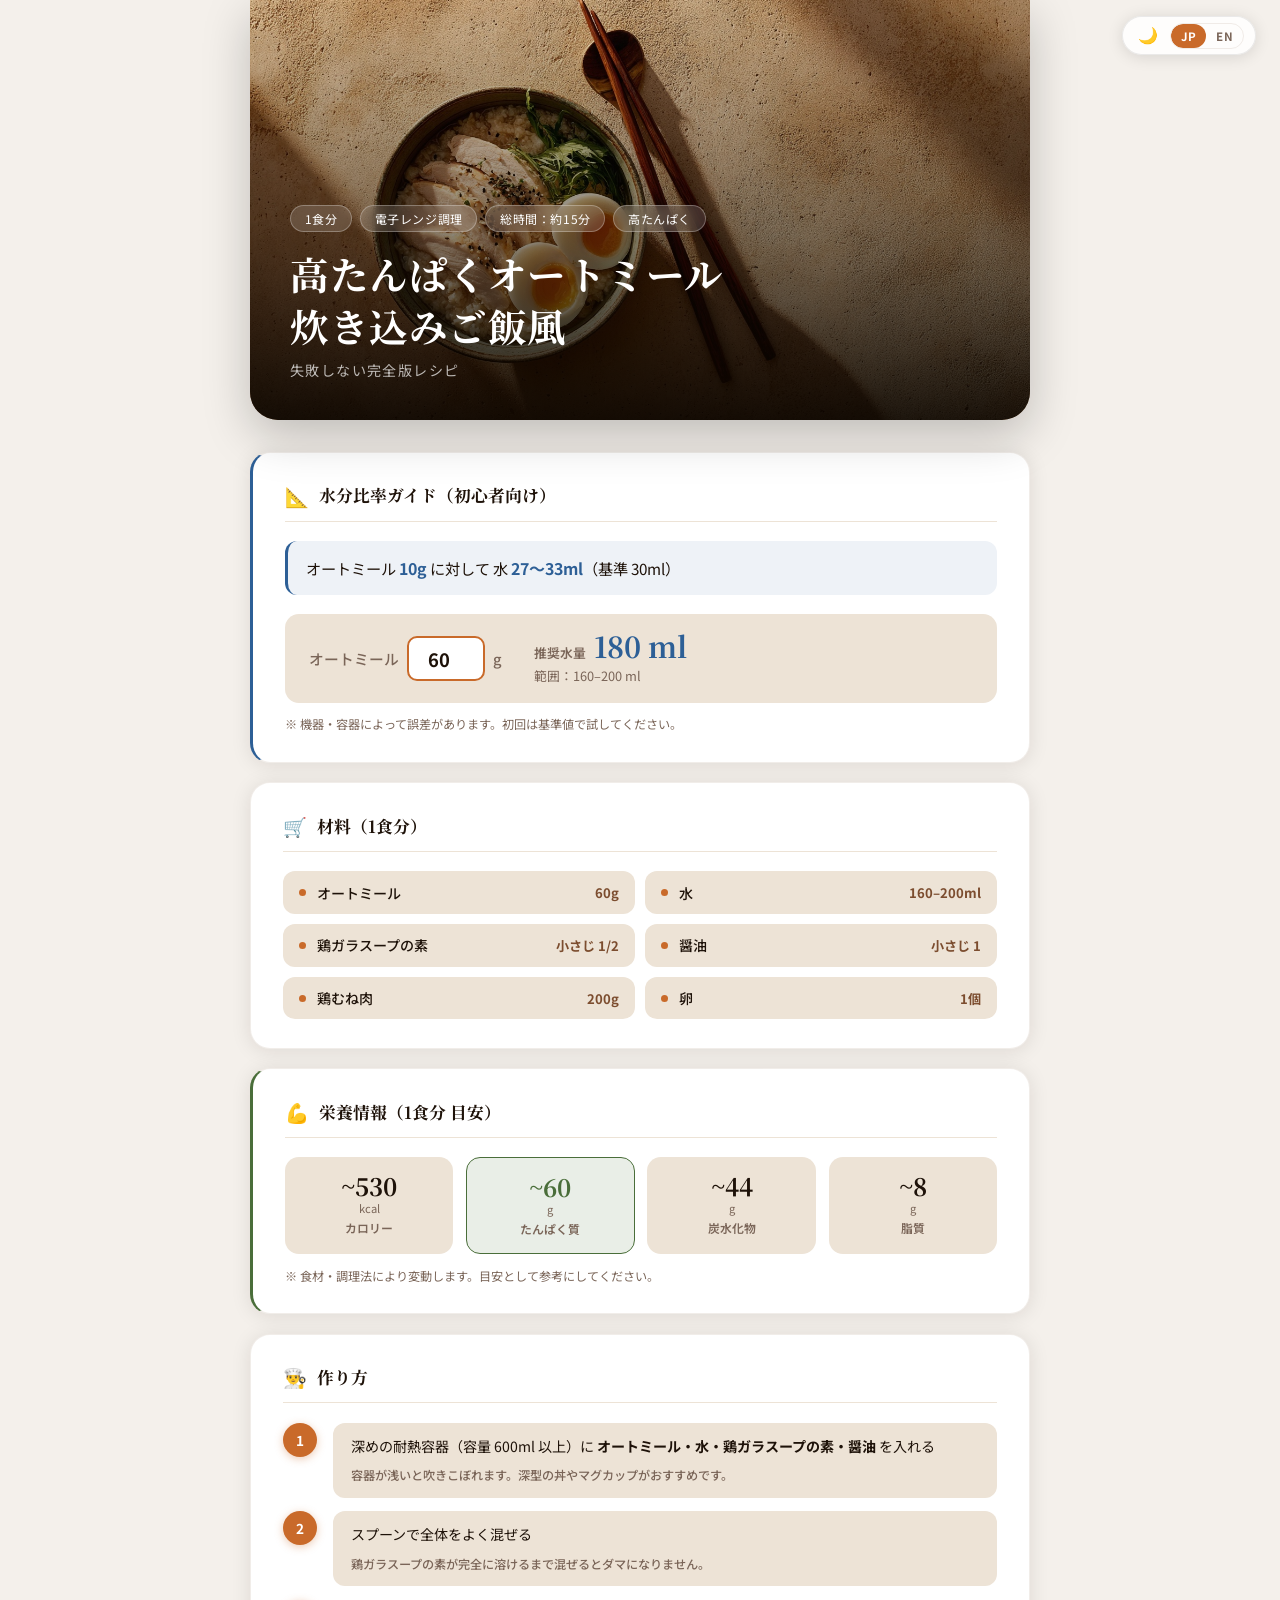
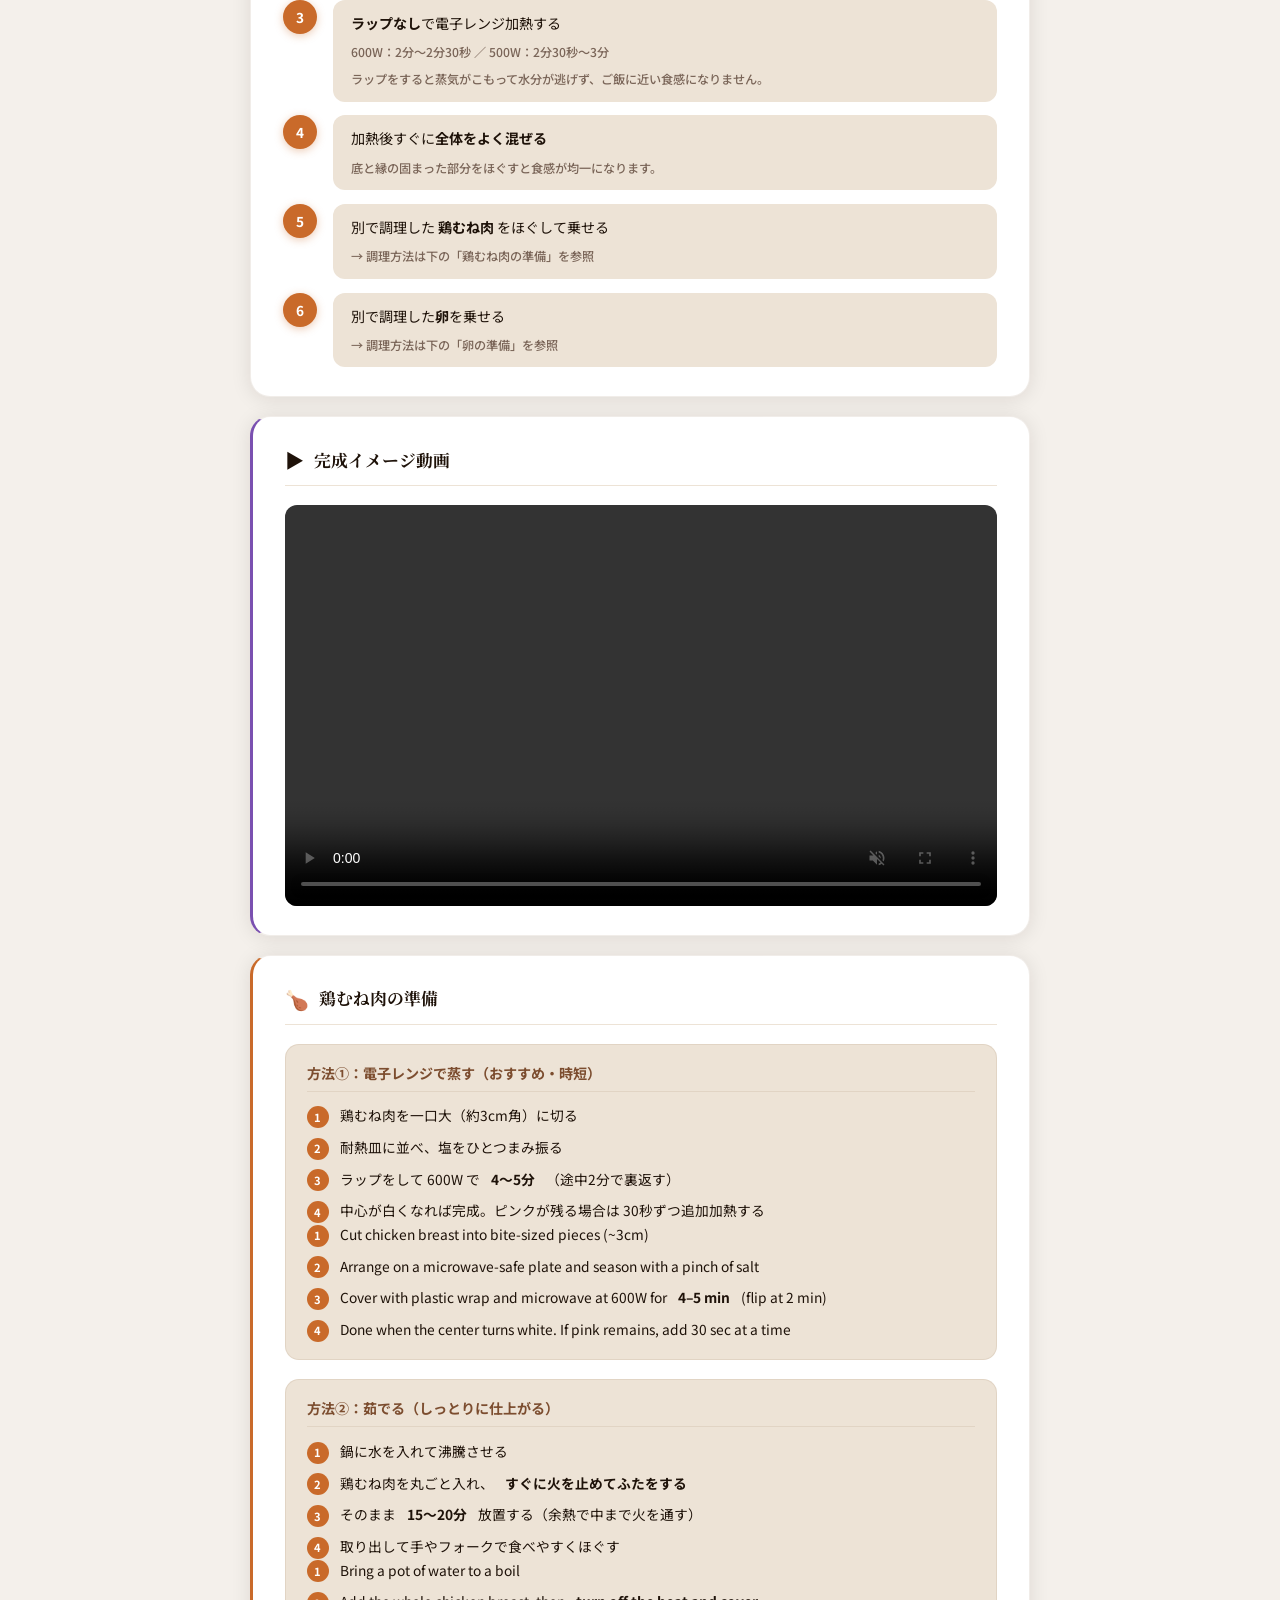
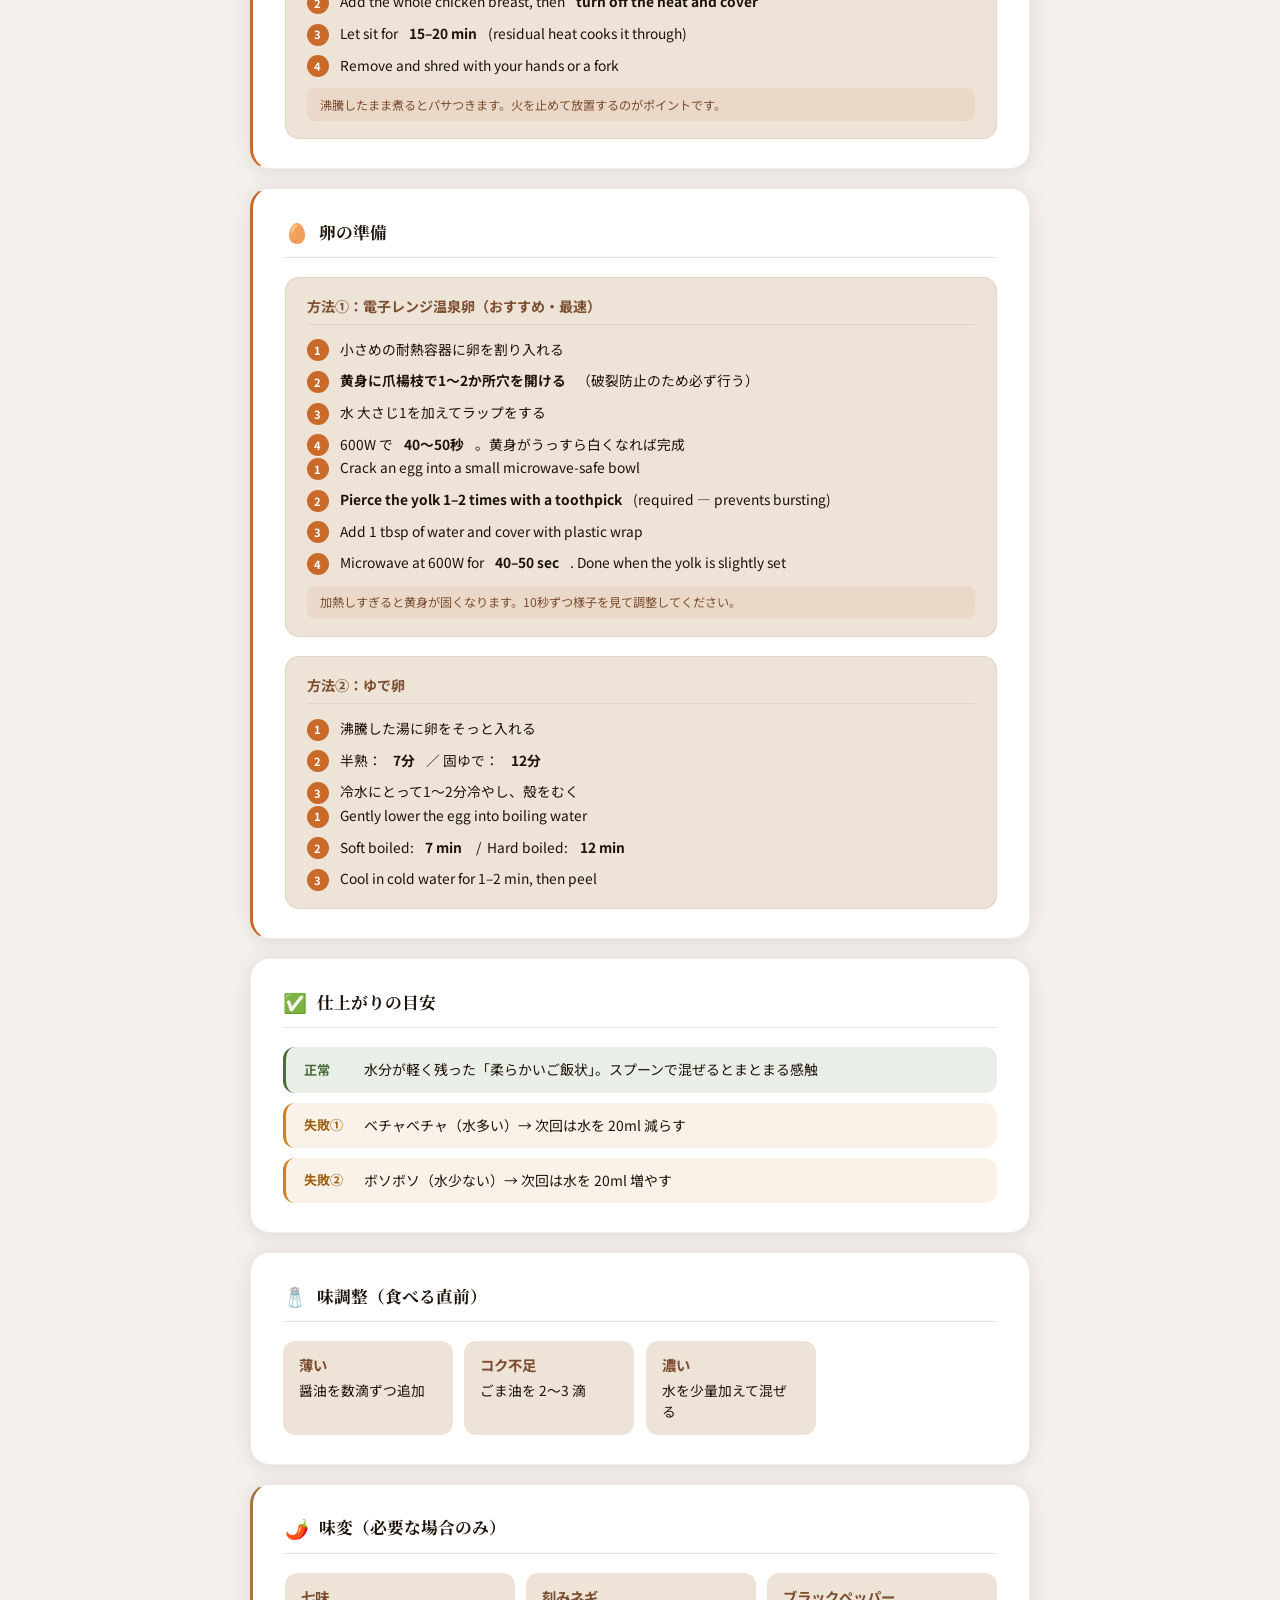
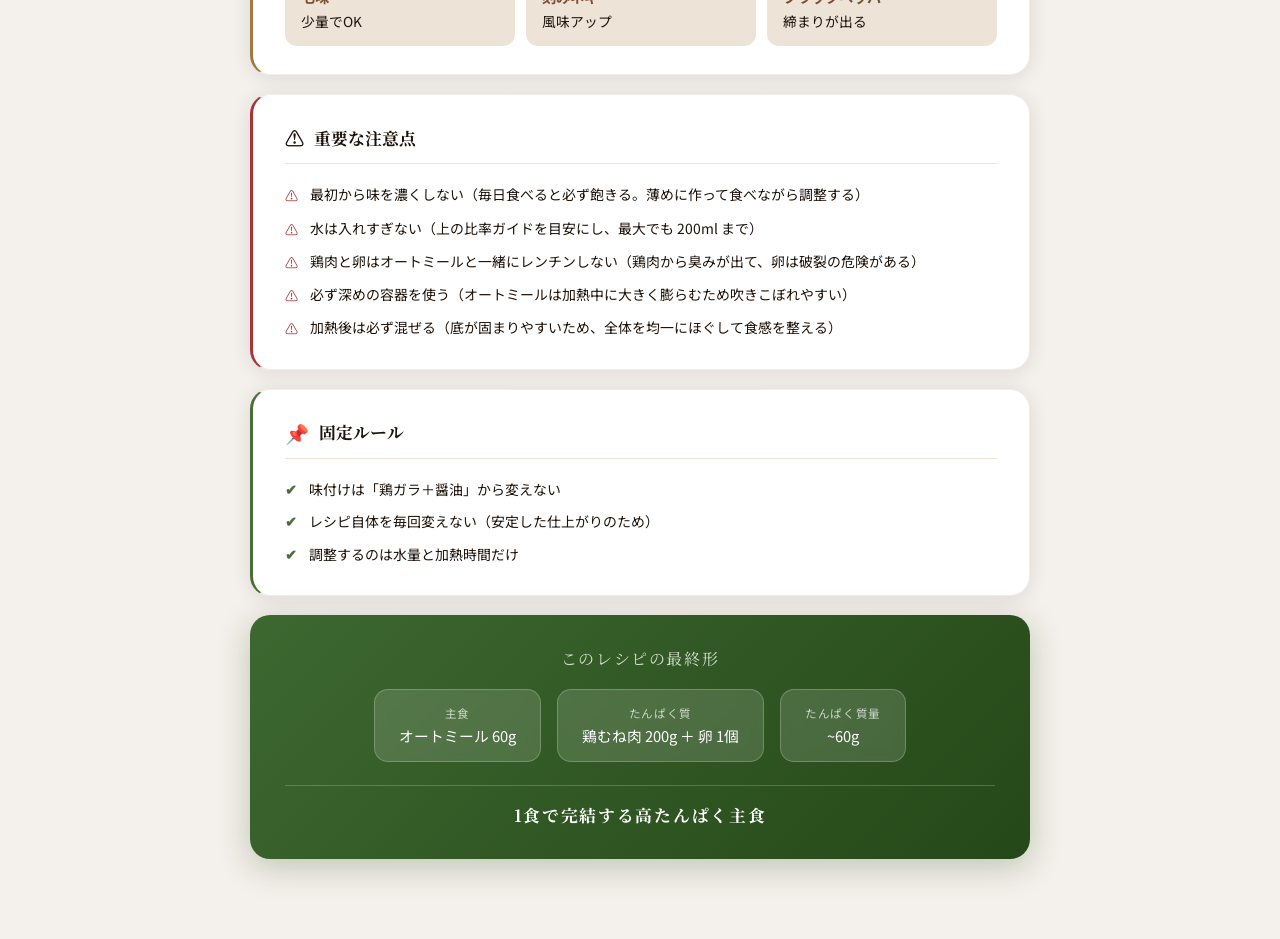
==== commit d2c70f3e: "undete" ====
--- a/index.html
+++ b/index.html
@@ -3,427 +3,392 @@
 <head>
   <meta charset="UTF-8">
   <meta name="viewport" content="width=device-width, initial-scale=1.0">
-  <title>高たんぱくオートミール 炊き込みご飯風 作る</title>
-  <style>
-    @import url('https://fonts.googleapis.com/css2?family=Noto+Serif+JP:wght@400;600;700&family=Noto+Sans+JP:wght@400;500&display=swap');
-
-    *, *::before, *::after { box-sizing: border-box; margin: 0; padding: 0; }
-
-    :root {
-      --cream:   #fdf6ec;
-      --warm:    #f5e6d0;
-      --brown:   #7c4d2f;
-      --dark:    #3b2415;
-      --orange:  #d4763b;
-      --green:   #5a7a4a;
-      --red:     #b54040;
-      --shadow:  rgba(60, 30, 10, 0.12);
-    }
-
-    body {
-      background: var(--cream);
-      font-family: 'Noto Sans JP', sans-serif;
-      color: var(--dark);
-      min-height: 100vh;
-      padding: 2rem 1rem 4rem;
-    }
-
-    .page {
-      max-width: 760px;
-      margin: 0 auto;
-    }
-
-    /* ── ヘッダー ── */
-    header {
-      text-align: center;
-      padding: 3rem 2rem 2.5rem;
-      background: linear-gradient(135deg, #c97b3a 0%, #a85c28 60%, #7c4020 100%);
-      border-radius: 20px;
-      color: #fff;
-      position: relative;
-      overflow: hidden;
-      margin-bottom: 2rem;
-      box-shadow: 0 8px 32px var(--shadow);
-    }
-    header::before {
-      content: '';
-      position: absolute;
-      inset: 0;
-      background: url("data:image/svg+xml,%3Csvg xmlns='http://www.w3.org/2000/svg' width='60' height='60'%3E%3Ccircle cx='30' cy='30' r='20' fill='none' stroke='rgba(255,255,255,0.06)' stroke-width='1'/%3E%3C/svg%3E") repeat;
-    }
-    .header-icon { font-size: 3.5rem; margin-bottom: 0.5rem; }
-    header h1 {
-      font-family: 'Noto Serif JP', serif;
-      font-size: clamp(1.4rem, 4vw, 2rem);
-      font-weight: 700;
-      letter-spacing: 0.05em;
-      line-height: 1.4;
-    }
-    header .subtitle {
-      margin-top: 0.5rem;
-      font-size: 0.9rem;
-      opacity: 0.85;
-      letter-spacing: 0.08em;
-    }
-    .badge-row {
-      display: flex;
-      justify-content: center;
-      gap: 0.6rem;
-      margin-top: 1.2rem;
-      flex-wrap: wrap;
-    }
-    .badge {
-      background: rgba(255,255,255,0.2);
-      border: 1px solid rgba(255,255,255,0.35);
-      border-radius: 50px;
-      padding: 0.3rem 0.9rem;
-      font-size: 0.78rem;
-      letter-spacing: 0.04em;
-    }
-
-    /* ── カード共通 ── */
-    .card {
-      background: #fff;
-      border-radius: 16px;
-      padding: 1.8rem 2rem;
-      margin-bottom: 1.4rem;
-      box-shadow: 0 4px 18px var(--shadow);
-      border-top: 4px solid var(--orange);
-    }
-    .card-title {
-      font-family: 'Noto Serif JP', serif;
-      font-size: 1.1rem;
-      font-weight: 700;
-      color: var(--brown);
-      display: flex;
-      align-items: center;
-      gap: 0.5rem;
-      margin-bottom: 1.2rem;
-      padding-bottom: 0.6rem;
-      border-bottom: 1px dashed #e8d5be;
-    }
-    .card-title .icon { font-size: 1.3rem; }
-
-    /* ── 材料 ── */
-    .ingredients-grid {
-      display: grid;
-      grid-template-columns: 1fr 1fr;
-      gap: 0.7rem;
-    }
-    @media (max-width: 480px) { .ingredients-grid { grid-template-columns: 1fr; } }
-    .ingredient-item {
-      display: flex;
-      align-items: center;
-      gap: 0.7rem;
-      background: var(--warm);
-      border-radius: 10px;
-      padding: 0.65rem 0.9rem;
-    }
-    .ingredient-item .dot {
-      width: 8px; height: 8px;
-      background: var(--orange);
-      border-radius: 50%;
-      flex-shrink: 0;
-    }
-    .ingredient-item .name { font-weight: 500; font-size: 0.9rem; }
-    .ingredient-item .amount {
-      margin-left: auto;
-      font-size: 0.82rem;
-      color: var(--brown);
-      font-weight: 600;
-      white-space: nowrap;
-    }
-
-    /* ── 作り方 ── */
-    .steps { display: flex; flex-direction: column; gap: 0.9rem; }
-    .step {
-      display: flex;
-      align-items: flex-start;
-      gap: 1rem;
-    }
-    .step-num {
-      min-width: 36px; height: 36px;
-      background: var(--orange);
-      color: #fff;
-      border-radius: 50%;
-      display: flex;
-      align-items: center;
-      justify-content: center;
-      font-weight: 700;
-      font-size: 0.9rem;
-      flex-shrink: 0;
-    }
-    .step-body {
-      background: var(--warm);
-      border-radius: 10px;
-      padding: 0.7rem 1rem;
-      flex: 1;
-      font-size: 0.9rem;
-      line-height: 1.65;
-    }
-    .step-body .note {
-      display: inline-block;
-      margin-top: 0.3rem;
-      font-size: 0.78rem;
-      color: var(--brown);
-      font-weight: 600;
-    }
-
-    /* ── 仕上がり ── */
-    .result-grid { display: flex; flex-direction: column; gap: 0.6rem; }
-    .result-item {
-      display: flex;
-      align-items: center;
-      gap: 0.8rem;
-      padding: 0.65rem 1rem;
-      border-radius: 10px;
-      font-size: 0.88rem;
-      line-height: 1.5;
-    }
-    .result-item.ok  { background: #eaf5e4; border-left: 4px solid var(--green); }
-    .result-item.ng1 { background: #fdf0e0; border-left: 4px solid #e09030; }
-    .result-item.ng2 { background: #fdf0e0; border-left: 4px solid #e09030; }
-    .result-label { font-weight: 700; min-width: 3em; }
-    .result-item.ok  .result-label { color: var(--green); }
-    .result-item.ng1 .result-label,
-    .result-item.ng2 .result-label { color: #b07020; }
-
-    /* ── 味調整・味変 ── */
-    .adjust-grid {
-      display: grid;
-      grid-template-columns: repeat(auto-fill, minmax(180px, 1fr));
-      gap: 0.7rem;
-    }
-    .adjust-item {
-      background: var(--warm);
-      border-radius: 10px;
-      padding: 0.75rem 1rem;
-      font-size: 0.87rem;
-      line-height: 1.5;
-    }
-    .adjust-item strong { display: block; color: var(--brown); margin-bottom: 0.2rem; }
-
-    /* ── 注意点 ── */
-    .notes-list { list-style: none; display: flex; flex-direction: column; gap: 0.55rem; }
-    .notes-list li {
-      display: flex;
-      align-items: flex-start;
-      gap: 0.7rem;
-      font-size: 0.88rem;
-      line-height: 1.6;
-    }
-    .notes-list li::before {
-      content: '⚠';
-      color: var(--red);
-      font-size: 0.85rem;
-      flex-shrink: 0;
-      margin-top: 0.1em;
-    }
-
-    /* ── 固定ルール ── */
-    .rules-list { list-style: none; display: flex; flex-direction: column; gap: 0.55rem; }
-    .rules-list li {
-      display: flex;
-      align-items: flex-start;
-      gap: 0.7rem;
-      font-size: 0.88rem;
-      line-height: 1.6;
-    }
-    .rules-list li::before {
-      content: '✔';
-      color: var(--green);
-      font-weight: 700;
-      flex-shrink: 0;
-    }
-
-    /* ── 最終形フッター ── */
-    .final {
-      background: linear-gradient(135deg, #4a7a38, #2e5a20);
-      color: #fff;
-      border-radius: 16px;
-      padding: 1.8rem 2rem;
-      text-align: center;
-      box-shadow: 0 4px 18px rgba(40, 90, 20, 0.2);
-    }
-    .final h2 {
-      font-family: 'Noto Serif JP', serif;
-      font-size: 1.1rem;
-      margin-bottom: 1rem;
-      opacity: 0.9;
-      letter-spacing: 0.05em;
-    }
-    .final-items {
-      display: flex;
-      justify-content: center;
-      gap: 1.2rem;
-      flex-wrap: wrap;
-      margin-bottom: 1.2rem;
-    }
-    .final-item {
-      background: rgba(255,255,255,0.18);
-      border: 1px solid rgba(255,255,255,0.3);
-      border-radius: 12px;
-      padding: 0.8rem 1.4rem;
-      font-size: 0.9rem;
-      line-height: 1.5;
-    }
-    .final-item span { display: block; font-size: 0.75rem; opacity: 0.8; margin-bottom: 0.15rem; }
-    .final-tagline {
-      font-family: 'Noto Serif JP', serif;
-      font-size: 1rem;
-      font-weight: 700;
-      letter-spacing: 0.08em;
-      border-top: 1px solid rgba(255,255,255,0.25);
-      padding-top: 1rem;
-    }
-  </style>
+  <title>高たんぱくオートミール 炊き込みご飯風</title>
+  <meta property="og:title" content="高たんぱくオートミール 炊き込みご飯風">
+  <meta property="og:image" content="images/main.jpg">
+  <link rel="preconnect" href="https://fonts.googleapis.com">
+  <link rel="preconnect" href="https://fonts.gstatic.com" crossorigin>
+  <link href="https://fonts.googleapis.com/css2?family=Noto+Serif+JP:wght@400;600;700&family=Noto+Sans+JP:wght@400;500&display=swap" rel="stylesheet">
+  <link rel="stylesheet" href="style.css">
 </head>
 <body>
+
+<!-- コントロールバー -->
+<div class="controls">
+  <button id="theme-toggle" aria-label="Toggle dark mode">🌙</button>
+  <div class="lang-toggle">
+    <button id="btn-jp" class="lang-btn active">JP</button>
+    <button id="btn-en" class="lang-btn">EN</button>
+  </div>
+</div>
+
 <div class="page">
 
   <!-- ヘッダー -->
   <header>
-    <div class="header-icon">🍚</div>
-    <h1>高たんぱくオートミール<br>炊き込みご飯風</h1>
-    <p class="subtitle">失敗しない完全版レシピ</p>
-    <div class="badge-row">
-      <span class="badge">1食分</span>
-      <span class="badge">電子レンジ調理</span>
-      <span class="badge">高たんぱく</span>
-      <span class="badge">時短</span>
+    <div class="header-inner">
+      <div class="badge-row">
+        <span class="badge"><span class="jp">1食分</span><span class="en">1 Serving</span></span>
+        <span class="badge"><span class="jp">電子レンジ調理</span><span class="en">Microwave</span></span>
+        <span class="badge"><span class="jp">総時間：約15分</span><span class="en">~15 min</span></span>
+        <span class="badge"><span class="jp">高たんぱく</span><span class="en">High Protein</span></span>
+      </div>
+      <h1>
+        <span class="jp">高たんぱくオートミール<br>炊き込みご飯風</span>
+        <span class="en">High-Protein<br>Oatmeal Rice Bowl</span>
+      </h1>
+      <p class="subtitle">
+        <span class="jp">失敗しない完全版レシピ</span>
+        <span class="en">The Complete Foolproof Recipe</span>
+      </p>
     </div>
   </header>
+
+  <!-- 水分比率ガイド -->
+  <div class="card card--ratio">
+    <div class="card-title">
+      <span class="icon">📐</span>
+      <span class="jp">水分比率ガイド（初心者向け）</span>
+      <span class="en">Water Ratio Guide</span>
+    </div>
+    <p class="ratio-rule">
+      <span class="jp">オートミール <strong>10g</strong> に対して 水 <strong>27〜33ml</strong>（基準 30ml）</span>
+      <span class="en">For every <strong>10g</strong> of oats, use <strong>27–33ml</strong> water (base: 30ml)</span>
+    </p>
+    <div class="ratio-calc">
+      <div class="ratio-input-row">
+        <label for="oat-amount"><span class="jp">オートミール</span><span class="en">Oats</span></label>
+        <input type="number" id="oat-amount" value="60" min="10" max="150" step="5">
+        <span>g</span>
+      </div>
+      <div class="ratio-output">
+        <div class="ratio-result">
+          <span class="ratio-label"><span class="jp">推奨水量</span><span class="en">Recommended</span></span>
+          <span class="ratio-value"><span id="water-base">180</span> ml</span>
+        </div>
+        <div class="ratio-range"><span class="jp">範囲：</span><span class="en">Range: </span><span id="water-min">160</span>–<span id="water-max">200</span> ml</div>
+      </div>
+    </div>
+    <p class="ratio-note">
+      <span class="jp">※ 機器・容器によって誤差があります。初回は基準値で試してください。</span>
+      <span class="en">※ Results may vary by appliance. Use the base value on your first try.</span>
+    </p>
+  </div>
 
   <!-- 材料 -->
   <div class="card">
-    <div class="card-title"><span class="icon">🛒</span>材料（1食分）</div>
+    <div class="card-title">
+      <span class="icon">🛒</span>
+      <span class="jp">材料（1食分）</span>
+      <span class="en">Ingredients (1 Serving)</span>
+    </div>
     <div class="ingredients-grid">
-      <div class="ingredient-item"><div class="dot"></div><span class="name">オートミール</span><span class="amount">30g</span></div>
-      <div class="ingredient-item"><div class="dot"></div><span class="name">水</span><span class="amount">80〜100ml</span></div>
-      <div class="ingredient-item"><div class="dot"></div><span class="name">鶏ガラスープの素</span><span class="amount">小さじ 1/3</span></div>
-      <div class="ingredient-item"><div class="dot"></div><span class="name">醤油</span><span class="amount">小さじ 1/2</span></div>
-      <div class="ingredient-item"><div class="dot"></div><span class="name">鶏むね肉</span><span class="amount">200g</span></div>
-      <div class="ingredient-item"><div class="dot"></div><span class="name">卵</span><span class="amount">1個</span></div>
-    </div>
+      <div class="ingredient-item"><div class="dot"></div><span class="name"><span class="jp">オートミール</span><span class="en">Rolled Oats</span></span><span class="amount">60g</span></div>
+      <div class="ingredient-item"><div class="dot"></div><span class="name"><span class="jp">水</span><span class="en">Water</span></span><span class="amount">160–200ml</span></div>
+      <div class="ingredient-item"><div class="dot"></div><span class="name"><span class="jp">鶏ガラスープの素</span><span class="en">Chicken Stock Powder</span></span><span class="amount"><span class="jp">小さじ 1/2</span><span class="en">½ tsp</span></span></div>
+      <div class="ingredient-item"><div class="dot"></div><span class="name"><span class="jp">醤油</span><span class="en">Soy Sauce</span></span><span class="amount"><span class="jp">小さじ 1</span><span class="en">1 tsp</span></span></div>
+      <div class="ingredient-item"><div class="dot"></div><span class="name"><span class="jp">鶏むね肉</span><span class="en">Chicken Breast</span></span><span class="amount">200g</span></div>
+      <div class="ingredient-item"><div class="dot"></div><span class="name"><span class="jp">卵</span><span class="en">Egg</span></span><span class="amount"><span class="jp">1個</span><span class="en">1</span></span></div>
+    </div>
+  </div>
+
+  <!-- 栄養情報 -->
+  <div class="card card--nutrition">
+    <div class="card-title">
+      <span class="icon">💪</span>
+      <span class="jp">栄養情報（1食分 目安）</span>
+      <span class="en">Nutrition Facts (est. per serving)</span>
+    </div>
+    <div class="nutrition-grid">
+      <div class="nutrition-item">
+        <span class="nutrition-value">~530</span>
+        <span class="nutrition-unit">kcal</span>
+        <span class="nutrition-label"><span class="jp">カロリー</span><span class="en">Calories</span></span>
+      </div>
+      <div class="nutrition-item highlight">
+        <span class="nutrition-value">~60</span>
+        <span class="nutrition-unit">g</span>
+        <span class="nutrition-label"><span class="jp">たんぱく質</span><span class="en">Protein</span></span>
+      </div>
+      <div class="nutrition-item">
+        <span class="nutrition-value">~44</span>
+        <span class="nutrition-unit">g</span>
+        <span class="nutrition-label"><span class="jp">炭水化物</span><span class="en">Carbs</span></span>
+      </div>
+      <div class="nutrition-item">
+        <span class="nutrition-value">~8</span>
+        <span class="nutrition-unit">g</span>
+        <span class="nutrition-label"><span class="jp">脂質</span><span class="en">Fat</span></span>
+      </div>
+    </div>
+    <p class="nutrition-note">
+      <span class="jp">※ 食材・調理法により変動します。目安として参考にしてください。</span>
+      <span class="en">※ Values vary by cooking method. Use as a reference only.</span>
+    </p>
   </div>
 
   <!-- 作り方 -->
   <div class="card">
-    <div class="card-title"><span class="icon">👨‍🍳</span>作り方</div>
+    <div class="card-title">
+      <span class="icon">👨‍🍳</span>
+      <span class="jp">作り方</span>
+      <span class="en">Instructions</span>
+    </div>
     <div class="steps">
       <div class="step">
         <div class="step-num">1</div>
         <div class="step-body">
-          深めの耐熱容器に <strong>オートミール・水・鶏ガラスープの素・醤油</strong> を入れる
+          <span class="jp">深めの耐熱容器（容量 600ml 以上）に <strong>オートミール・水・鶏ガラスープの素・醤油</strong> を入れる</span>
+          <span class="en">Add <strong>rolled oats, water, chicken stock powder, and soy sauce</strong> to a deep microwave-safe bowl (600ml+ capacity)</span>
+          <span class="note"><span class="jp">容器が浅いと吹きこぼれます。深型の丼やマグカップがおすすめです。</span><span class="en">A shallow bowl will overflow. Use a deep bowl or large mug.</span></span>
         </div>
       </div>
       <div class="step">
         <div class="step-num">2</div>
         <div class="step-body">
-          軽く全体を混ぜる<br>
-          <span class="note">粉がダマにならないように</span>
+          <span class="jp">スプーンで全体をよく混ぜる</span>
+          <span class="en">Mix thoroughly with a spoon</span>
+          <span class="note"><span class="jp">鶏ガラスープの素が完全に溶けるまで混ぜるとダマになりません。</span><span class="en">Stir until the stock powder is fully dissolved to avoid lumps.</span></span>
         </div>
       </div>
       <div class="step">
         <div class="step-num">3</div>
         <div class="step-body">
-          <strong>ラップなし</strong> で電子レンジ加熱<br>
-          <span class="note">600W：1分30秒〜2分</span>
+          <span class="jp"><strong>ラップなし</strong>で電子レンジ加熱する</span>
+          <span class="en">Microwave <strong>without plastic wrap</strong></span>
+          <span class="note"><span class="jp">600W：2分〜2分30秒 ／ 500W：2分30秒〜3分</span><span class="en">600W: 2 min – 2 min 30 sec &nbsp;/&nbsp; 500W: 2 min 30 sec – 3 min</span></span>
+          <span class="note"><span class="jp">ラップをすると蒸気がこもって水分が逃げず、ご飯に近い食感になりません。</span><span class="en">Covering traps steam and prevents the rice-like texture. Always cook uncovered.</span></span>
         </div>
       </div>
       <div class="step">
         <div class="step-num">4</div>
         <div class="step-body">
-          加熱後すぐに <strong>全体を混ぜる</strong><br>
-          <span class="note">ここで食感が整う</span>
+          <span class="jp">加熱後すぐに<strong>全体をよく混ぜる</strong></span>
+          <span class="en">Immediately after heating, <strong>stir thoroughly</strong></span>
+          <span class="note"><span class="jp">底と縁の固まった部分をほぐすと食感が均一になります。</span><span class="en">Break up any set portions at the bottom and edges to even out the texture.</span></span>
         </div>
       </div>
       <div class="step">
         <div class="step-num">5</div>
         <div class="step-body">
-          別で調理した <strong>鶏むね肉</strong>（蒸す or 茹でる）を乗せる
+          <span class="jp">別で調理した <strong>鶏むね肉</strong> をほぐして乗せる</span>
+          <span class="en">Top with separately cooked <strong>chicken breast</strong>, shredded</span>
+          <span class="note"><span class="jp">→ 調理方法は下の「鶏むね肉の準備」を参照</span><span class="en">→ See "Chicken Breast Prep" below</span></span>
         </div>
       </div>
       <div class="step">
         <div class="step-num">6</div>
         <div class="step-body">
-          <strong>卵</strong> をそのまま乗せる、または別で加熱して乗せる
-        </div>
+          <span class="jp">別で調理した<strong>卵</strong>を乗せる</span>
+          <span class="en">Add the separately cooked <strong>egg</strong> on top</span>
+          <span class="note"><span class="jp">→ 調理方法は下の「卵の準備」を参照</span><span class="en">→ See "Egg Prep" below</span></span>
+        </div>
+      </div>
+    </div>
+  </div>
+
+  <!-- 動画セクション -->
+  <div class="card card--video">
+    <div class="card-title">
+      <span class="icon">▶️</span>
+      <span class="jp">完成イメージ動画</span>
+      <span class="en">Finished Dish Preview</span>
+    </div>
+    <div class="video-wrapper">
+      <video src="images/oat.mp4" autoplay muted loop playsinline controls></video>
+    </div>
+  </div>
+
+  <!-- 鶏むね肉の準備 -->
+  <div class="card card--sub">
+    <div class="card-title">
+      <span class="icon">🍗</span>
+      <span class="jp">鶏むね肉の準備</span>
+      <span class="en">Chicken Breast Prep</span>
+    </div>
+    <div class="sub-methods">
+      <div class="sub-method">
+        <div class="sub-method-title">
+          <span class="jp">方法①：電子レンジで蒸す（おすすめ・時短）</span>
+          <span class="en">Method 1: Microwave (Recommended — Quick)</span>
+        </div>
+        <ol class="sub-steps jp">
+          <li>鶏むね肉を一口大（約3cm角）に切る</li>
+          <li>耐熱皿に並べ、塩をひとつまみ振る</li>
+          <li>ラップをして 600W で <strong>4〜5分</strong>（途中2分で裏返す）</li>
+          <li>中心が白くなれば完成。ピンクが残る場合は 30秒ずつ追加加熱する</li>
+        </ol>
+        <ol class="sub-steps en">
+          <li>Cut chicken breast into bite-sized pieces (~3cm)</li>
+          <li>Arrange on a microwave-safe plate and season with a pinch of salt</li>
+          <li>Cover with plastic wrap and microwave at 600W for <strong>4–5 min</strong> (flip at 2 min)</li>
+          <li>Done when the center turns white. If pink remains, add 30 sec at a time</li>
+        </ol>
+      </div>
+      <div class="sub-method">
+        <div class="sub-method-title">
+          <span class="jp">方法②：茹でる（しっとりに仕上がる）</span>
+          <span class="en">Method 2: Poaching (Juicier Result)</span>
+        </div>
+        <ol class="sub-steps jp">
+          <li>鍋に水を入れて沸騰させる</li>
+          <li>鶏むね肉を丸ごと入れ、<strong>すぐに火を止めてふたをする</strong></li>
+          <li>そのまま <strong>15〜20分</strong> 放置する（余熱で中まで火を通す）</li>
+          <li>取り出して手やフォークで食べやすくほぐす</li>
+        </ol>
+        <ol class="sub-steps en">
+          <li>Bring a pot of water to a boil</li>
+          <li>Add the whole chicken breast, then <strong>turn off the heat and cover</strong></li>
+          <li>Let sit for <strong>15–20 min</strong> (residual heat cooks it through)</li>
+          <li>Remove and shred with your hands or a fork</li>
+        </ol>
+        <span class="sub-note"><span class="jp">沸騰したまま煮るとパサつきます。火を止めて放置するのがポイントです。</span><span class="en">Boiling too long makes it dry. Residual heat is the key.</span></span>
+      </div>
+    </div>
+  </div>
+
+  <!-- 卵の準備 -->
+  <div class="card card--sub">
+    <div class="card-title">
+      <span class="icon">🥚</span>
+      <span class="jp">卵の準備</span>
+      <span class="en">Egg Prep</span>
+    </div>
+    <div class="sub-methods">
+      <div class="sub-method">
+        <div class="sub-method-title">
+          <span class="jp">方法①：電子レンジ温泉卵（おすすめ・最速）</span>
+          <span class="en">Method 1: Microwave Soft-Boiled Egg (Recommended — Fastest)</span>
+        </div>
+        <ol class="sub-steps jp">
+          <li>小さめの耐熱容器に卵を割り入れる</li>
+          <li><strong>黄身に爪楊枝で1〜2か所穴を開ける</strong>（破裂防止のため必ず行う）</li>
+          <li>水 大さじ1を加えてラップをする</li>
+          <li>600W で <strong>40〜50秒</strong>。黄身がうっすら白くなれば完成</li>
+        </ol>
+        <ol class="sub-steps en">
+          <li>Crack an egg into a small microwave-safe bowl</li>
+          <li><strong>Pierce the yolk 1–2 times with a toothpick</strong> (required — prevents bursting)</li>
+          <li>Add 1 tbsp of water and cover with plastic wrap</li>
+          <li>Microwave at 600W for <strong>40–50 sec</strong>. Done when the yolk is slightly set</li>
+        </ol>
+        <span class="sub-note"><span class="jp">加熱しすぎると黄身が固くなります。10秒ずつ様子を見て調整してください。</span><span class="en">Over-heating firms the yolk. Check in 10-sec increments.</span></span>
+      </div>
+      <div class="sub-method">
+        <div class="sub-method-title">
+          <span class="jp">方法②：ゆで卵</span>
+          <span class="en">Method 2: Boiled Egg</span>
+        </div>
+        <ol class="sub-steps jp">
+          <li>沸騰した湯に卵をそっと入れる</li>
+          <li>半熟：<strong>7分</strong> ／ 固ゆで：<strong>12分</strong></li>
+          <li>冷水にとって1〜2分冷やし、殻をむく</li>
+        </ol>
+        <ol class="sub-steps en">
+          <li>Gently lower the egg into boiling water</li>
+          <li>Soft boiled: <strong>7 min</strong> &nbsp;/&nbsp; Hard boiled: <strong>12 min</strong></li>
+          <li>Cool in cold water for 1–2 min, then peel</li>
+        </ol>
       </div>
     </div>
   </div>
 
   <!-- 仕上がり -->
   <div class="card">
-    <div class="card-title"><span class="icon">✅</span>仕上がりの目安</div>
+    <div class="card-title">
+      <span class="icon">✅</span>
+      <span class="jp">仕上がりの目安</span>
+      <span class="en">What to Expect</span>
+    </div>
     <div class="result-grid">
       <div class="result-item ok">
-        <span class="result-label">正常</span>
-        水分が軽く残った「柔らかいご飯状」
+        <span class="result-label"><span class="jp">正常</span><span class="en">Good</span></span>
+        <span class="jp">水分が軽く残った「柔らかいご飯状」。スプーンで混ぜるとまとまる感触</span>
+        <span class="en">Slightly moist, soft rice-like texture. Holds together when stirred</span>
       </div>
       <div class="result-item ng1">
-        <span class="result-label">失敗①</span>
-        ベチャベチャ（水多い）→ 次回は水を減らす
+        <span class="result-label"><span class="jp">失敗①</span><span class="en">Issue ①</span></span>
+        <span class="jp">ベチャベチャ（水多い）→ 次回は水を 20ml 減らす</span>
+        <span class="en">Too wet (too much water) → Reduce water by 20ml next time</span>
       </div>
       <div class="result-item ng2">
-        <span class="result-label">失敗②</span>
-        ボソボソ（水少ない）→ 次回は水を 10〜20ml 増やす
+        <span class="result-label"><span class="jp">失敗②</span><span class="en">Issue ②</span></span>
+        <span class="jp">ボソボソ（水少ない）→ 次回は水を 20ml 増やす</span>
+        <span class="en">Too dry (too little water) → Increase water by 20ml next time</span>
       </div>
     </div>
   </div>
 
   <!-- 味調整 -->
   <div class="card">
-    <div class="card-title"><span class="icon">🧂</span>味調整（食べる直前）</div>
+    <div class="card-title">
+      <span class="icon">🧂</span>
+      <span class="jp">味調整（食べる直前）</span>
+      <span class="en">Taste Adjustment (before eating)</span>
+    </div>
     <div class="adjust-grid">
-      <div class="adjust-item"><strong>薄い</strong>醤油を数滴ずつ追加</div>
-      <div class="adjust-item"><strong>コク不足</strong>ごま油を 2〜3 滴</div>
-      <div class="adjust-item"><strong>濃い</strong>水を少量加えて混ぜる</div>
+      <div class="adjust-item"><strong><span class="jp">薄い</span><span class="en">Too mild</span></strong><span class="jp">醤油を数滴ずつ追加</span><span class="en">Add soy sauce a few drops at a time</span></div>
+      <div class="adjust-item"><strong><span class="jp">コク不足</span><span class="en">Lacks depth</span></strong><span class="jp">ごま油を 2〜3 滴</span><span class="en">Add 2–3 drops of sesame oil</span></div>
+      <div class="adjust-item"><strong><span class="jp">濃い</span><span class="en">Too salty</span></strong><span class="jp">水を少量加えて混ぜる</span><span class="en">Add a splash of water and stir</span></div>
     </div>
   </div>
 
   <!-- 味変 -->
-  <div class="card" style="border-top-color: #8a6a3a;">
-    <div class="card-title"><span class="icon">🌶️</span>味変（必要な場合のみ）</div>
+  <div class="card card--variant">
+    <div class="card-title">
+      <span class="icon">🌶️</span>
+      <span class="jp">味変（必要な場合のみ）</span>
+      <span class="en">Flavor Variations (optional)</span>
+    </div>
     <div class="adjust-grid">
-      <div class="adjust-item"><strong>七味</strong>少量でOK</div>
-      <div class="adjust-item"><strong>刻みネギ</strong>風味アップ</div>
-      <div class="adjust-item"><strong>ブラックペッパー</strong>締まりが出る</div>
+      <div class="adjust-item"><strong><span class="jp">七味</span><span class="en">Shichimi</span></strong><span class="jp">少量でOK</span><span class="en">A small amount is enough</span></div>
+      <div class="adjust-item"><strong><span class="jp">刻みネギ</span><span class="en">Green Onion</span></strong><span class="jp">風味アップ</span><span class="en">Adds fresh aroma</span></div>
+      <div class="adjust-item"><strong><span class="jp">ブラックペッパー</span><span class="en">Black Pepper</span></strong><span class="jp">締まりが出る</span><span class="en">Sharpens the flavor</span></div>
     </div>
   </div>
 
   <!-- 注意点 -->
-  <div class="card" style="border-top-color: var(--red);">
-    <div class="card-title"><span class="icon">⚠️</span>重要な注意点</div>
+  <div class="card card--warning">
+    <div class="card-title">
+      <span class="icon">⚠️</span>
+      <span class="jp">重要な注意点</span>
+      <span class="en">Important Notes</span>
+    </div>
     <ul class="notes-list">
-      <li>最初から味を濃くしない（必ず飽きる）</li>
-      <li>水は入れすぎない（最大 100ml まで）</li>
-      <li>鶏肉と卵は一緒にレンチンしない（匂いと食感が悪化する）</li>
-      <li>必ず深めの容器を使う（吹きこぼれ防止）</li>
-      <li>加熱後は必ず混ぜる（食感安定のため）</li>
+      <li><span class="jp">最初から味を濃くしない（毎日食べると必ず飽きる。薄めに作って食べながら調整する）</span><span class="en">Don't over-season from the start. (Daily eating causes flavor fatigue. Season light and adjust while eating.)</span></li>
+      <li><span class="jp">水は入れすぎない（上の比率ガイドを目安にし、最大でも 200ml まで）</span><span class="en">Don't add too much water. (Use the ratio guide — maximum 200ml.)</span></li>
+      <li><span class="jp">鶏肉と卵はオートミールと一緒にレンチンしない（鶏肉から臭みが出て、卵は破裂の危険がある）</span><span class="en">Don't microwave the chicken or egg with the oatmeal. (Chicken causes odor; eggs can burst.)</span></li>
+      <li><span class="jp">必ず深めの容器を使う（オートミールは加熱中に大きく膨らむため吹きこぼれやすい）</span><span class="en">Always use a deep bowl. (Oatmeal expands significantly during heating and can overflow.)</span></li>
+      <li><span class="jp">加熱後は必ず混ぜる（底が固まりやすいため、全体を均一にほぐして食感を整える）</span><span class="en">Always stir immediately after heating. (The bottom sets quickly — stir to even out the texture.)</span></li>
     </ul>
   </div>
 
   <!-- 固定ルール -->
-  <div class="card" style="border-top-color: var(--green);">
-    <div class="card-title"><span class="icon">📌</span>固定ルール</div>
+  <div class="card card--rules">
+    <div class="card-title">
+      <span class="icon">📌</span>
+      <span class="jp">固定ルール</span>
+      <span class="en">Fixed Rules</span>
+    </div>
     <ul class="rules-list">
-      <li>味付けは「鶏ガラ＋醤油」から変えない</li>
-      <li>レシピを毎回変えない</li>
-      <li>水量と加熱時間だけ微調整する</li>
+      <li><span class="jp">味付けは「鶏ガラ＋醤油」から変えない</span><span class="en">Keep the seasoning as chicken stock + soy sauce — don't change it</span></li>
+      <li><span class="jp">レシピ自体を毎回変えない（安定した仕上がりのため）</span><span class="en">Don't change the recipe each time. (Consistency leads to stable results.)</span></li>
+      <li><span class="jp">調整するのは水量と加熱時間だけ</span><span class="en">Only adjust water amount and heating time</span></li>
     </ul>
   </div>
 
   <!-- 最終形 -->
   <div class="final">
-    <h2>このレシピの最終形</h2>
+    <h2><span class="jp">このレシピの最終形</span><span class="en">The Final Form of This Recipe</span></h2>
     <div class="final-items">
-      <div class="final-item"><span>主食</span>オートミール</div>
-      <div class="final-item"><span>たんぱく質</span>鶏むね肉 ＋ 卵</div>
-    </div>
-    <p class="final-tagline">1食で完結する高たんぱく主食</p>
+      <div class="final-item"><span><span class="jp">主食</span><span class="en">Main</span></span><span class="jp">オートミール 60g</span><span class="en">Rolled Oats 60g</span></div>
+      <div class="final-item"><span><span class="jp">たんぱく質</span><span class="en">Protein</span></span><span class="jp">鶏むね肉 200g ＋ 卵 1個</span><span class="en">Chicken Breast 200g + 1 Egg</span></div>
+      <div class="final-item"><span><span class="jp">たんぱく質量</span><span class="en">Protein per Meal</span></span>~60g</div>
+    </div>
+    <p class="final-tagline"><span class="jp">1食で完結する高たんぱく主食</span><span class="en">A complete high-protein meal in one bowl</span></p>
   </div>
 
 </div>
+<script src="script.js"></script>
 </body>
 </html>
--- a/style.css
+++ b/style.css
@@ -0,0 +1,581 @@
+*, *::before, *::after { box-sizing: border-box; margin: 0; padding: 0; }
+
+/* ── カラー変数（ライトモード） ── */
+:root {
+  --bg:      #f4f0eb;
+  --surface: #ffffff;
+  --warm:    #ede3d6;
+  --brown:   #7c4d2f;
+  --dark:    #1e1209;
+  --orange:  #c96a2a;
+  --green:   #4a6e3a;
+  --red:     #a83535;
+  --blue:    #2d5f96;
+  --muted:   #7a6558;
+  --border:  rgba(120, 80, 40, 0.10);
+  --shadow:  rgba(30, 15, 5, 0.10);
+}
+
+/* ── ダークモード変数 ── */
+@media (prefers-color-scheme: dark) {
+  :root:not(.light) {
+    --bg:      #130c05;
+    --surface: #1e1208;
+    --warm:    #2a1c10;
+    --brown:   #d4a070;
+    --dark:    #f0e4d0;
+    --orange:  #e07830;
+    --green:   #6aaa58;
+    --red:     #e05858;
+    --blue:    #5a90d8;
+    --muted:   #a09080;
+    --border:  rgba(255, 200, 150, 0.08);
+    --shadow:  rgba(0, 0, 0, 0.45);
+  }
+}
+html.dark {
+  --bg:      #130c05;
+  --surface: #1e1208;
+  --warm:    #2a1c10;
+  --brown:   #d4a070;
+  --dark:    #f0e4d0;
+  --orange:  #e07830;
+  --green:   #6aaa58;
+  --red:     #e05858;
+  --blue:    #5a90d8;
+  --muted:   #a09080;
+  --border:  rgba(255, 200, 150, 0.08);
+  --shadow:  rgba(0, 0, 0, 0.45);
+}
+
+/* ── 言語切り替え ── */
+.en { display: none; }
+html.lang-en .jp { display: none; }
+html.lang-en .en { display: revert; }
+
+/* ── トランジション ── */
+body, .card, .step-body, .ingredient-item, .ratio-calc,
+.nutrition-item, .sub-method, .adjust-item, .result-item,
+.notes-list li, .rules-list li, header {
+  transition: background-color 0.25s, color 0.25s, border-color 0.25s;
+}
+
+body {
+  background: var(--bg);
+  font-family: 'Noto Sans JP', sans-serif;
+  color: var(--dark);
+  min-height: 100vh;
+  padding: 0 1rem 5rem;
+}
+
+.page {
+  max-width: 780px;
+  margin: 0 auto;
+}
+
+/* ── コントロールバー ── */
+.controls {
+  position: fixed;
+  top: 1rem;
+  right: 1.5rem;
+  z-index: 200;
+  display: flex;
+  align-items: center;
+  gap: 0.5rem;
+  background: rgba(255, 255, 255, 0.85);
+  backdrop-filter: blur(12px);
+  -webkit-backdrop-filter: blur(12px);
+  border: 1px solid rgba(0, 0, 0, 0.08);
+  border-radius: 50px;
+  padding: 0.35rem 0.7rem;
+  box-shadow: 0 2px 16px rgba(0, 0, 0, 0.12);
+}
+html.dark .controls {
+  background: rgba(30, 18, 8, 0.88);
+  border-color: rgba(255, 255, 255, 0.10);
+}
+#theme-toggle {
+  background: none;
+  border: none;
+  cursor: pointer;
+  font-size: 1rem;
+  line-height: 1;
+  padding: 0.15rem 0.25rem;
+  border-radius: 50px;
+  transition: transform 0.2s;
+}
+#theme-toggle:hover { transform: rotate(20deg); }
+
+.lang-toggle {
+  display: flex;
+  border: 1px solid var(--border);
+  border-radius: 50px;
+  overflow: hidden;
+}
+.lang-btn {
+  background: none;
+  border: none;
+  cursor: pointer;
+  font-size: 0.72rem;
+  font-weight: 700;
+  font-family: inherit;
+  color: var(--muted);
+  padding: 0.25rem 0.6rem;
+  letter-spacing: 0.05em;
+  transition: background 0.2s, color 0.2s;
+}
+.lang-btn.active {
+  background: var(--orange);
+  color: #fff;
+  border-radius: 50px;
+}
+
+/* ── ヘッダー（画像背景） ── */
+header {
+  position: relative;
+  min-height: 420px;
+  display: flex;
+  flex-direction: column;
+  justify-content: flex-end;
+  border-radius: 0 0 28px 28px;
+  color: #fff;
+  overflow: hidden;
+  margin-bottom: 2rem;
+  background: url('images/main.jpg') center 30% / cover no-repeat;
+  box-shadow: 0 16px 48px rgba(0, 0, 0, 0.22);
+}
+header::after {
+  content: '';
+  position: absolute;
+  inset: 0;
+  background: linear-gradient(
+    to top,
+    rgba(10, 5, 0, 0.90) 0%,
+    rgba(10, 5, 0, 0.50) 40%,
+    rgba(10, 5, 0, 0.05) 100%
+  );
+}
+.header-inner {
+  position: relative;
+  z-index: 1;
+  padding: 2rem 2.5rem 2.5rem;
+}
+.badge-row {
+  display: flex;
+  gap: 0.5rem;
+  flex-wrap: wrap;
+  margin-bottom: 1rem;
+}
+.badge {
+  background: rgba(255, 255, 255, 0.15);
+  backdrop-filter: blur(8px);
+  border: 1px solid rgba(255, 255, 255, 0.28);
+  border-radius: 50px;
+  padding: 0.25rem 0.85rem;
+  font-size: 0.75rem;
+  letter-spacing: 0.05em;
+}
+header h1 {
+  font-family: 'Noto Serif JP', serif;
+  font-size: clamp(1.6rem, 5vw, 2.4rem);
+  font-weight: 700;
+  letter-spacing: 0.04em;
+  line-height: 1.35;
+  margin-bottom: 0.5rem;
+}
+header .subtitle {
+  font-size: 0.88rem;
+  color: rgba(255, 255, 255, 0.7);
+  letter-spacing: 0.1em;
+}
+
+/* ── カード共通 ── */
+.card {
+  background: var(--surface);
+  border-radius: 20px;
+  padding: 1.8rem 2rem;
+  margin-bottom: 1.2rem;
+  box-shadow: 0 2px 20px var(--shadow);
+  border: 1px solid var(--border);
+}
+.card--ratio     { border-left: 3px solid var(--blue); }
+.card--nutrition { border-left: 3px solid var(--green); }
+.card--variant   { border-left: 3px solid #a07840; }
+.card--warning   { border-left: 3px solid var(--red); }
+.card--rules     { border-left: 3px solid var(--green); }
+.card--sub       { border-left: 3px solid var(--orange); }
+.card--video     { border-left: 3px solid #7a50b0; }
+
+.card-title {
+  font-family: 'Noto Serif JP', serif;
+  font-size: 1.05rem;
+  font-weight: 700;
+  color: var(--dark);
+  display: flex;
+  align-items: center;
+  gap: 0.6rem;
+  margin-bottom: 1.2rem;
+  padding-bottom: 0.75rem;
+  border-bottom: 1px solid var(--warm);
+}
+.card-title .icon { font-size: 1.2rem; }
+
+/* ── 比率ガイド ── */
+.ratio-rule {
+  font-size: 0.95rem;
+  line-height: 1.7;
+  margin-bottom: 1.2rem;
+  padding: 0.85rem 1.1rem;
+  background: color-mix(in srgb, var(--blue) 8%, var(--surface));
+  border-radius: 12px;
+  border-left: 3px solid var(--blue);
+  color: var(--dark);
+}
+.ratio-rule strong { color: var(--blue); font-size: 1.05em; }
+
+.ratio-calc {
+  display: flex;
+  align-items: center;
+  gap: 2rem;
+  background: var(--warm);
+  border-radius: 14px;
+  padding: 1.1rem 1.5rem;
+  flex-wrap: wrap;
+  margin-bottom: 0.8rem;
+}
+.ratio-input-row {
+  display: flex;
+  align-items: center;
+  gap: 0.5rem;
+  font-size: 0.92rem;
+  font-weight: 500;
+  color: var(--muted);
+}
+.ratio-input-row input {
+  width: 78px;
+  padding: 0.45rem 0.6rem;
+  font-size: 1.15rem;
+  font-weight: 700;
+  border: 2px solid var(--orange);
+  border-radius: 10px;
+  text-align: center;
+  background: var(--surface);
+  color: var(--dark);
+  font-family: inherit;
+  transition: border-color 0.2s;
+}
+.ratio-input-row input:focus { outline: none; border-color: var(--blue); }
+.ratio-output { display: flex; flex-direction: column; gap: 0.25rem; }
+.ratio-result { display: flex; align-items: baseline; gap: 0.5rem; }
+.ratio-label { font-size: 0.8rem; color: var(--muted); font-weight: 600; }
+.ratio-value {
+  font-size: 1.8rem;
+  font-weight: 700;
+  color: var(--blue);
+  font-family: 'Noto Serif JP', serif;
+  line-height: 1;
+}
+.ratio-range { font-size: 0.8rem; color: var(--muted); }
+.ratio-note  { font-size: 0.76rem; color: var(--muted); }
+
+/* ── 材料 ── */
+.ingredients-grid {
+  display: grid;
+  grid-template-columns: 1fr 1fr;
+  gap: 0.65rem;
+}
+@media (max-width: 480px) { .ingredients-grid { grid-template-columns: 1fr; } }
+.ingredient-item {
+  display: flex;
+  align-items: center;
+  gap: 0.7rem;
+  background: var(--warm);
+  border-radius: 12px;
+  padding: 0.7rem 1rem;
+}
+.ingredient-item .dot {
+  width: 7px; height: 7px;
+  background: var(--orange);
+  border-radius: 50%;
+  flex-shrink: 0;
+}
+.ingredient-item .name { font-weight: 500; font-size: 0.88rem; }
+.ingredient-item .amount {
+  margin-left: auto;
+  font-size: 0.82rem;
+  color: var(--brown);
+  font-weight: 700;
+  white-space: nowrap;
+}
+
+/* ── 栄養情報 ── */
+.nutrition-grid {
+  display: grid;
+  grid-template-columns: repeat(4, 1fr);
+  gap: 0.8rem;
+  margin-bottom: 0.8rem;
+}
+@media (max-width: 480px) { .nutrition-grid { grid-template-columns: repeat(2, 1fr); } }
+.nutrition-item {
+  display: flex;
+  flex-direction: column;
+  align-items: center;
+  background: var(--warm);
+  border-radius: 14px;
+  padding: 1rem 0.5rem;
+  text-align: center;
+}
+.nutrition-item.highlight {
+  background: color-mix(in srgb, var(--green) 12%, var(--surface));
+  border: 1.5px solid var(--green);
+}
+.nutrition-value {
+  font-size: 1.5rem;
+  font-weight: 700;
+  color: var(--dark);
+  font-family: 'Noto Serif JP', serif;
+  line-height: 1.1;
+}
+.nutrition-item.highlight .nutrition-value { color: var(--green); }
+.nutrition-unit  { font-size: 0.7rem; color: var(--muted); margin-bottom: 0.2rem; }
+.nutrition-label { font-size: 0.74rem; font-weight: 600; color: var(--muted); }
+.nutrition-note  { font-size: 0.76rem; color: var(--muted); }
+
+/* ── 作り方 ── */
+.steps { display: flex; flex-direction: column; gap: 0.85rem; }
+.step  { display: flex; align-items: flex-start; gap: 1rem; }
+.step-num {
+  min-width: 34px; height: 34px;
+  background: var(--orange);
+  color: #fff;
+  border-radius: 50%;
+  display: flex;
+  align-items: center;
+  justify-content: center;
+  font-weight: 700;
+  font-size: 0.85rem;
+  flex-shrink: 0;
+  box-shadow: 0 2px 8px rgba(201, 106, 42, 0.35);
+}
+.step-body {
+  background: var(--warm);
+  border-radius: 12px;
+  padding: 0.75rem 1.1rem;
+  flex: 1;
+  font-size: 0.88rem;
+  line-height: 1.7;
+}
+.step-body .note {
+  display: block;
+  margin-top: 0.4rem;
+  font-size: 0.76rem;
+  color: var(--muted);
+  font-weight: 500;
+}
+
+/* ── 動画 ── */
+.video-wrapper {
+  position: relative;
+  padding-bottom: 56.25%;
+  height: 0;
+  overflow: hidden;
+  border-radius: 12px;
+}
+.video-wrapper iframe,
+.video-wrapper video {
+  position: absolute;
+  top: 0; left: 0;
+  width: 100%; height: 100%;
+  border: 0;
+  object-fit: cover;
+}
+.video-placeholder {
+  display: flex;
+  flex-direction: column;
+  align-items: center;
+  justify-content: center;
+  gap: 0.6rem;
+  background: var(--warm);
+  border-radius: 12px;
+  padding: 3rem 2rem;
+  text-align: center;
+}
+.video-placeholder-icon {
+  width: 56px; height: 56px;
+  background: var(--orange);
+  color: #fff;
+  border-radius: 50%;
+  display: flex;
+  align-items: center;
+  justify-content: center;
+  font-size: 1.4rem;
+  padding-left: 4px;
+  box-shadow: 0 4px 16px rgba(201, 106, 42, 0.4);
+}
+.video-placeholder p { font-size: 0.95rem; font-weight: 600; color: var(--dark); }
+.video-placeholder-hint { font-size: 0.76rem !important; color: var(--muted) !important; font-weight: 400 !important; }
+
+/* ── サブカード（鶏肉・卵の準備） ── */
+.sub-methods { display: flex; flex-direction: column; gap: 1.2rem; }
+.sub-method {
+  background: var(--warm);
+  border-radius: 14px;
+  padding: 1.1rem 1.3rem;
+  border: 1px solid var(--border);
+}
+.sub-method-title {
+  font-weight: 700;
+  font-size: 0.88rem;
+  color: var(--brown);
+  margin-bottom: 0.8rem;
+  padding-bottom: 0.5rem;
+  border-bottom: 1px solid var(--border);
+}
+.sub-steps {
+  list-style: none;
+  display: flex;
+  flex-direction: column;
+  gap: 0.5rem;
+  counter-reset: sub-step;
+}
+.sub-steps li {
+  display: flex;
+  align-items: flex-start;
+  gap: 0.7rem;
+  font-size: 0.86rem;
+  line-height: 1.65;
+  counter-increment: sub-step;
+}
+.sub-steps li::before {
+  content: counter(sub-step);
+  min-width: 22px; height: 22px;
+  background: var(--orange);
+  color: #fff;
+  border-radius: 50%;
+  display: flex;
+  align-items: center;
+  justify-content: center;
+  font-size: 0.7rem;
+  font-weight: 700;
+  flex-shrink: 0;
+  margin-top: 0.15em;
+}
+.sub-note {
+  display: block;
+  margin-top: 0.7rem;
+  font-size: 0.76rem;
+  color: var(--brown);
+  background: color-mix(in srgb, var(--orange) 8%, transparent);
+  border-radius: 8px;
+  padding: 0.45rem 0.8rem;
+}
+
+/* ── 仕上がり ── */
+.result-grid { display: flex; flex-direction: column; gap: 0.6rem; }
+.result-item {
+  display: flex;
+  align-items: center;
+  gap: 0.9rem;
+  padding: 0.75rem 1.1rem;
+  border-radius: 12px;
+  font-size: 0.87rem;
+  line-height: 1.55;
+}
+.result-item.ok  { background: color-mix(in srgb, var(--green) 12%, var(--surface)); border-left: 3px solid var(--green); }
+.result-item.ng1 { background: color-mix(in srgb, #d08020 10%, var(--surface)); border-left: 3px solid #d08020; }
+.result-item.ng2 { background: color-mix(in srgb, #d08020 10%, var(--surface)); border-left: 3px solid #d08020; }
+.result-label { font-weight: 700; min-width: 3.5em; font-size: 0.82rem; }
+.result-item.ok  .result-label { color: var(--green); }
+.result-item.ng1 .result-label,
+.result-item.ng2 .result-label { color: #a06010; }
+
+/* ── 味調整・味変 ── */
+.adjust-grid {
+  display: grid;
+  grid-template-columns: repeat(auto-fill, minmax(170px, 1fr));
+  gap: 0.7rem;
+}
+.adjust-item {
+  background: var(--warm);
+  border-radius: 12px;
+  padding: 0.8rem 1rem;
+  font-size: 0.86rem;
+  line-height: 1.55;
+}
+.adjust-item strong { display: block; color: var(--brown); margin-bottom: 0.2rem; font-size: 0.9rem; }
+
+/* ── 注意点 ── */
+.notes-list { list-style: none; display: flex; flex-direction: column; gap: 0.6rem; }
+.notes-list li {
+  display: flex;
+  align-items: flex-start;
+  gap: 0.75rem;
+  font-size: 0.87rem;
+  line-height: 1.65;
+}
+.notes-list li::before {
+  content: '⚠';
+  color: var(--red);
+  font-size: 0.82rem;
+  flex-shrink: 0;
+  margin-top: 0.15em;
+}
+
+/* ── 固定ルール ── */
+.rules-list { list-style: none; display: flex; flex-direction: column; gap: 0.6rem; }
+.rules-list li {
+  display: flex;
+  align-items: flex-start;
+  gap: 0.75rem;
+  font-size: 0.87rem;
+  line-height: 1.65;
+}
+.rules-list li::before {
+  content: '✔';
+  color: var(--green);
+  font-weight: 700;
+  flex-shrink: 0;
+}
+
+/* ── 最終形フッター ── */
+.final {
+  background: linear-gradient(135deg, #3d6830 0%, #254818 100%);
+  color: #fff;
+  border-radius: 20px;
+  padding: 2rem 2.2rem;
+  text-align: center;
+  box-shadow: 0 8px 32px rgba(30, 70, 15, 0.25);
+}
+.final h2 {
+  font-family: 'Noto Serif JP', serif;
+  font-size: 1rem;
+  margin-bottom: 1.2rem;
+  opacity: 0.8;
+  letter-spacing: 0.1em;
+  font-weight: 400;
+}
+.final-items {
+  display: flex;
+  justify-content: center;
+  gap: 1rem;
+  flex-wrap: wrap;
+  margin-bottom: 1.4rem;
+}
+.final-item {
+  background: rgba(255, 255, 255, 0.14);
+  backdrop-filter: blur(6px);
+  border: 1px solid rgba(255, 255, 255, 0.22);
+  border-radius: 14px;
+  padding: 0.9rem 1.5rem;
+  font-size: 0.92rem;
+  line-height: 1.5;
+}
+.final-item > span:first-child { display: block; font-size: 0.72rem; opacity: 0.7; margin-bottom: 0.2rem; letter-spacing: 0.06em; }
+.final-tagline {
+  font-family: 'Noto Serif JP', serif;
+  font-size: 1.05rem;
+  font-weight: 700;
+  letter-spacing: 0.1em;
+  border-top: 1px solid rgba(255, 255, 255, 0.2);
+  padding-top: 1.1rem;
+}
